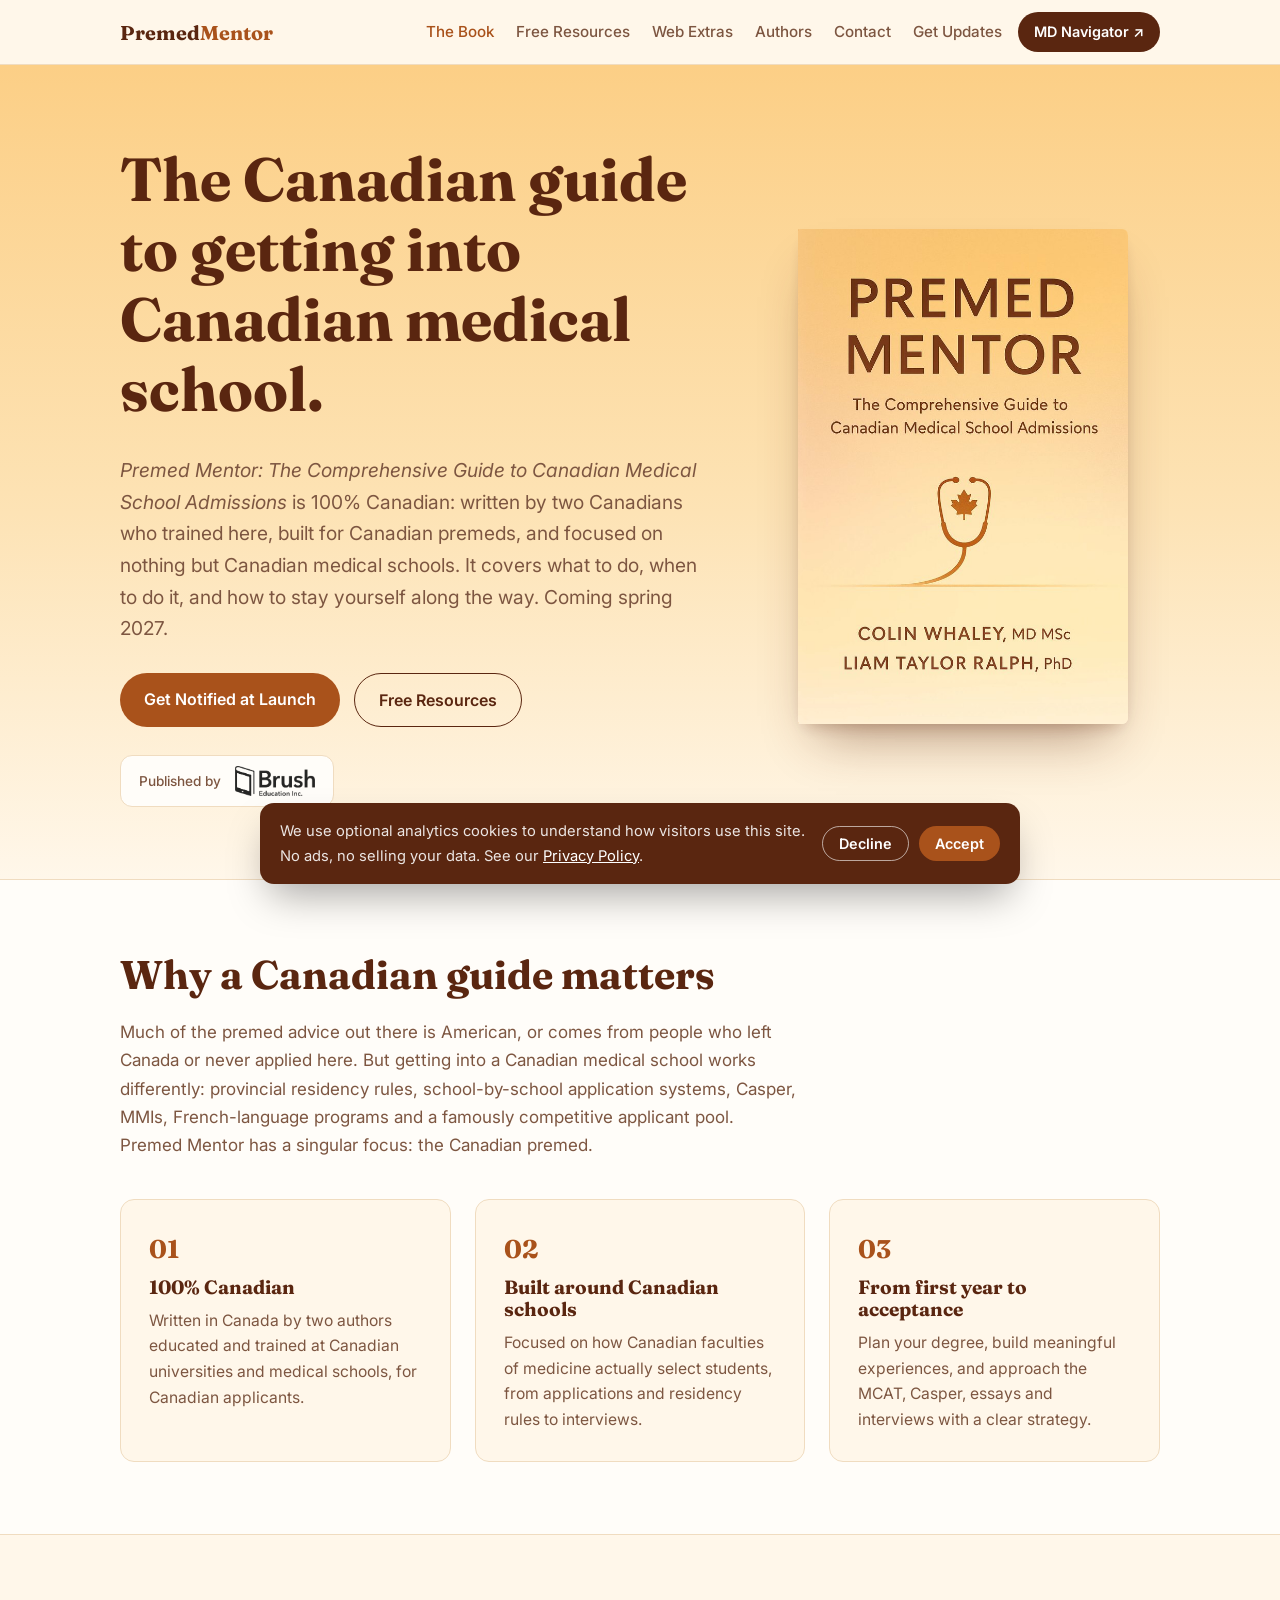
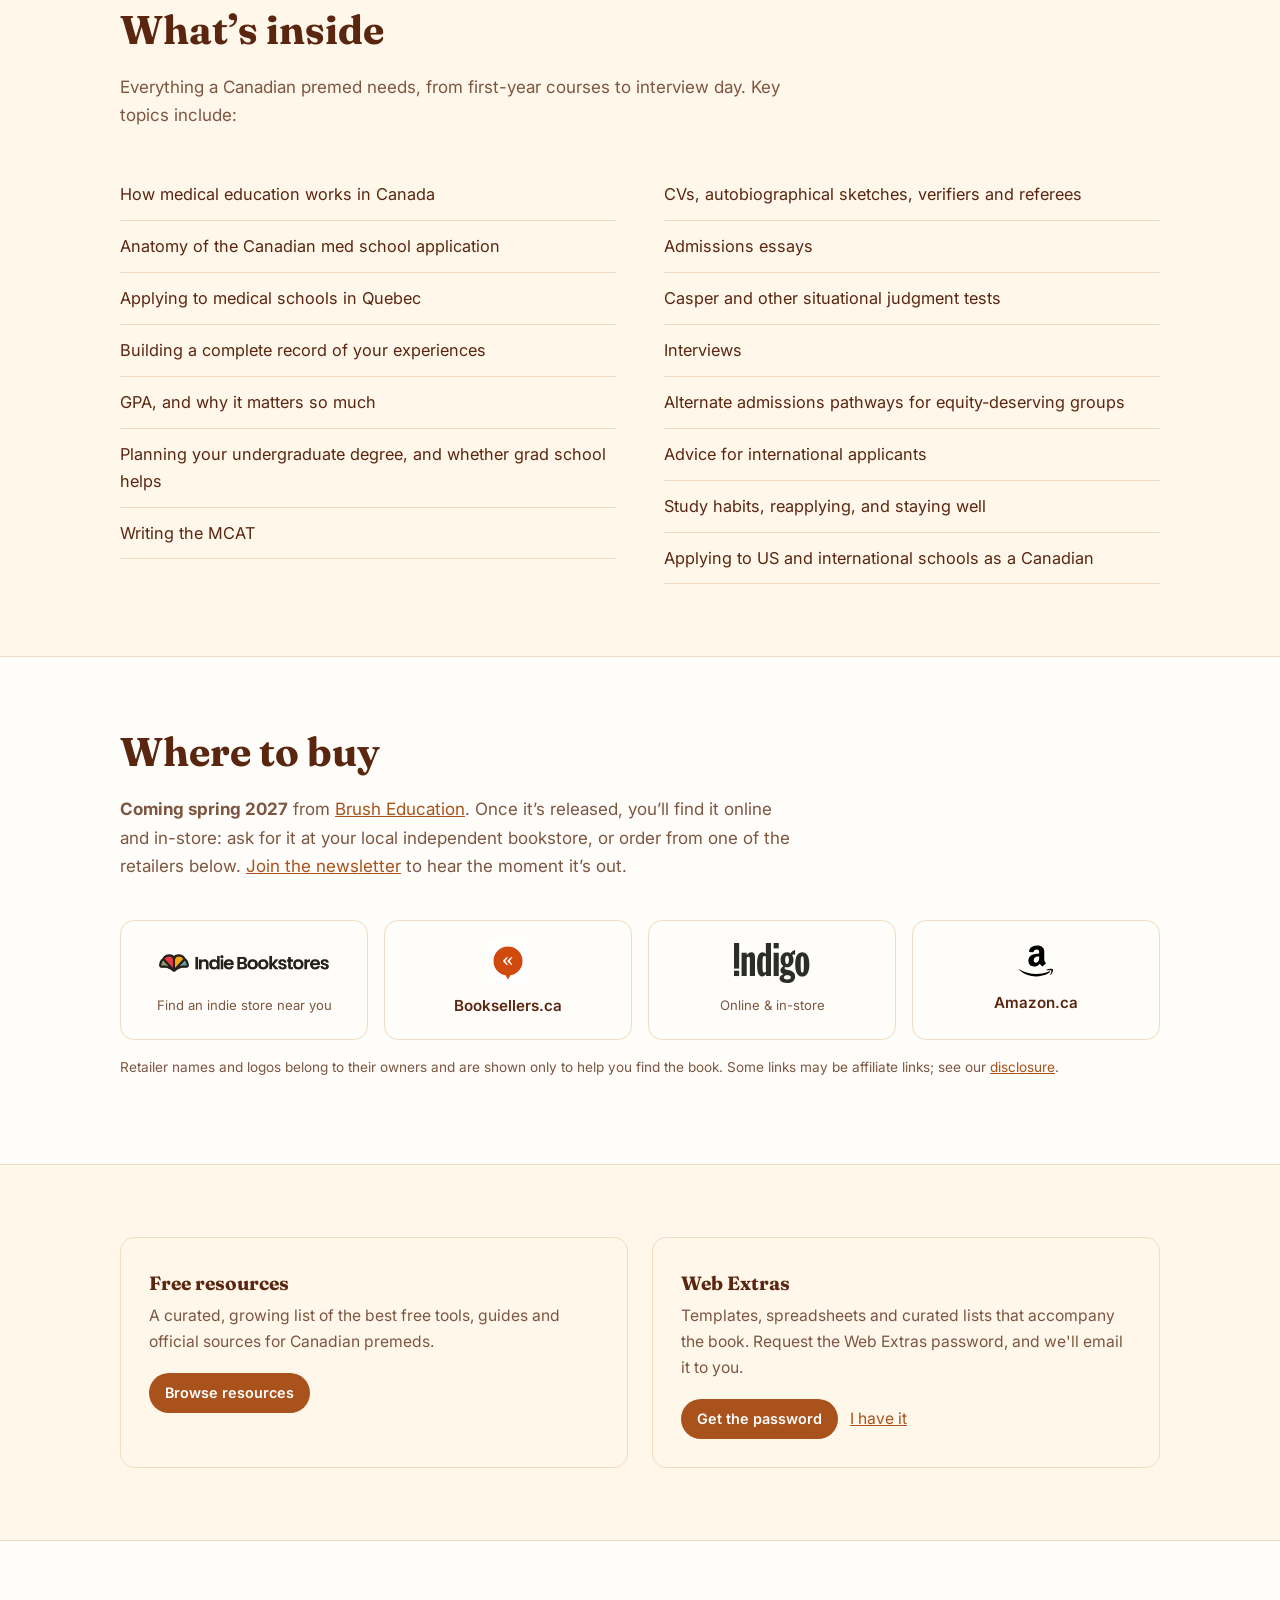
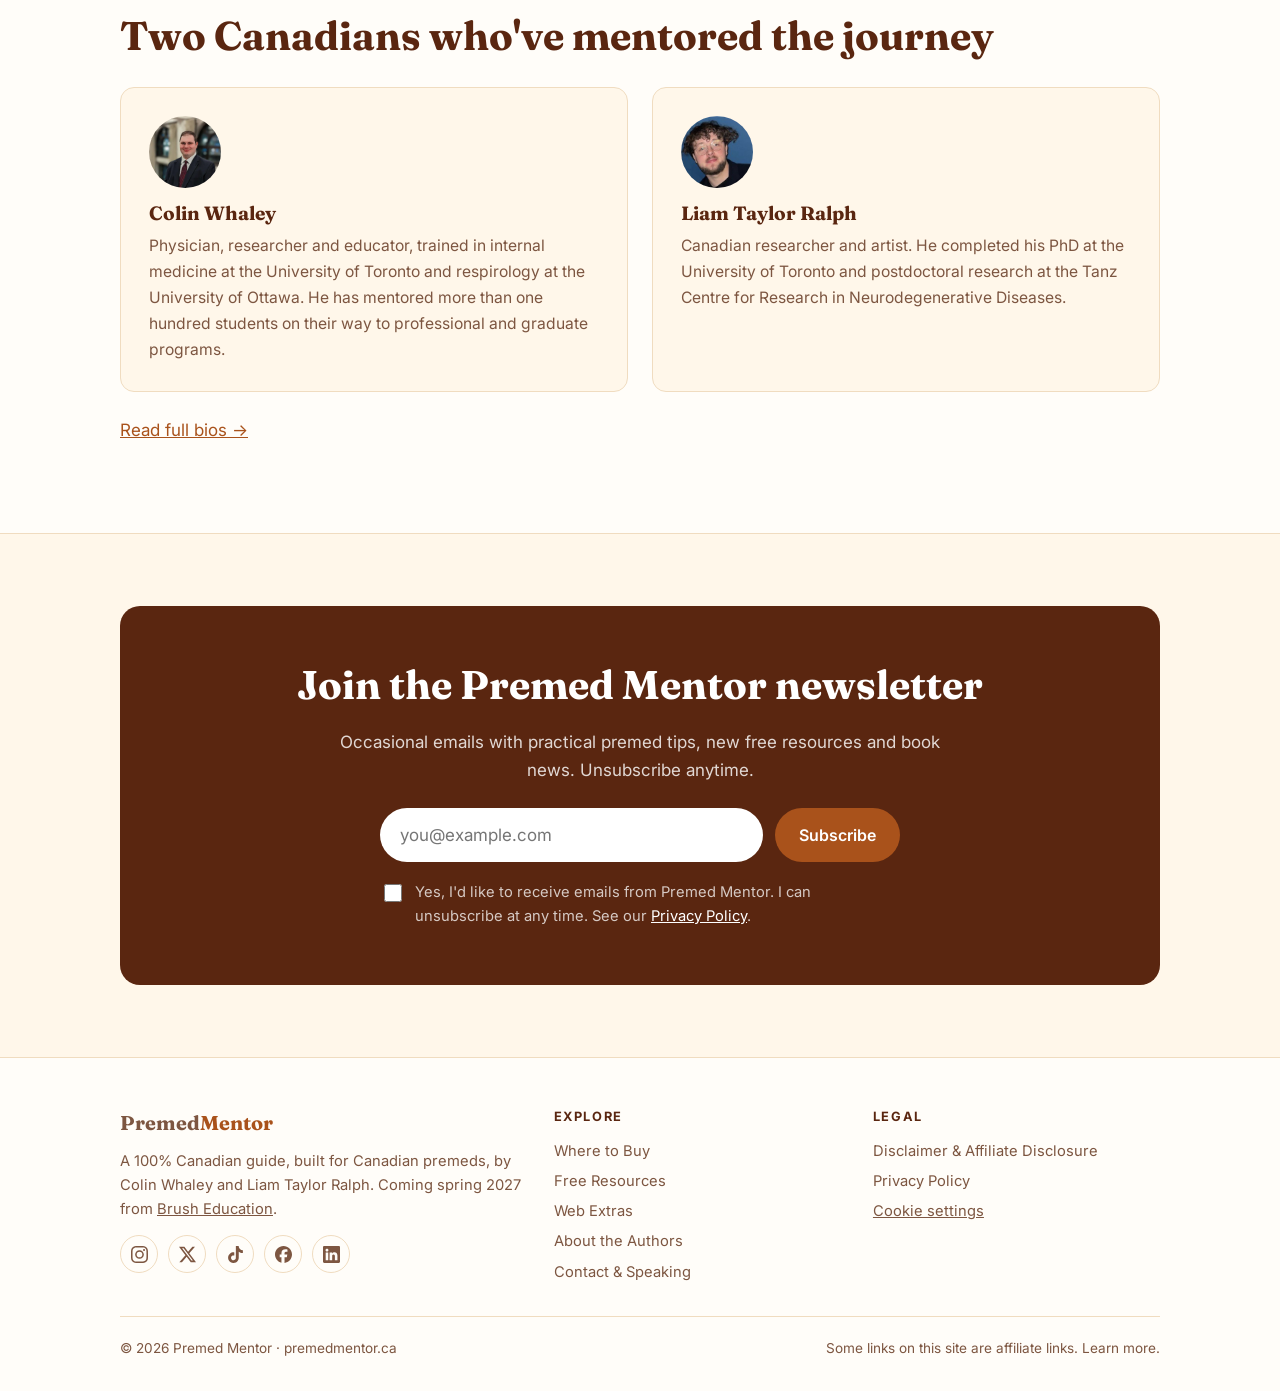
==== index.html @ 41fe213b "Use cover subtitle: Canadian Medical School Admissions" ====
<!doctype html>
<html lang="en-CA">
<head>
<meta charset="utf-8">
<meta name="viewport" content="width=device-width, initial-scale=1">
<title>Premed Mentor — The Comprehensive Guide to Canadian Medical School Admissions</title>
<meta name="description" content="Premed Mentor: The Comprehensive Guide to Canadian Medical School Admissions. A 100% Canadian guide built for Canadian premeds, by Colin Whaley and Liam Taylor Ralph. Coming spring 2027 from Brush Education. Where to buy, free resources and Web Extras.">
<link rel="preconnect" href="https://fonts.googleapis.com">
<link rel="preconnect" href="https://fonts.gstatic.com" crossorigin>
<link href="https://fonts.googleapis.com/css2?family=Fraunces:opsz,wght@9..144,500;9..144,700&family=Inter:wght@400;500;600&display=swap" rel="stylesheet">
<link rel="stylesheet" href="/style.css?v=202610220911">
</head>
<body>
<div id="site-header"></div>

<main>
  <section class="hero">
    <div class="wrap">
      <div>
        <h1>The Canadian guide to getting into Canadian medical school.</h1>
        <p class="lead"><em>Premed Mentor: The Comprehensive Guide to Canadian Medical School Admissions</em> is 100% Canadian: written by two Canadians who trained here, built for Canadian premeds, and focused on nothing but Canadian medical schools. It covers what to do, when to do it, and how to stay yourself along the way. Coming spring 2027.</p>
        <div class="ctas">
          <a class="btn" href="#newsletter">Get Notified at Launch</a>
          <a class="btn ghost" href="/resources">Free Resources</a>
        </div>
        <a class="publisher" href="https://brusheducation.ca/" target="_blank" rel="noopener">
          <span>Published by</span>
          <img src="/logo-brush-education.png" alt="Brush Education Inc.">
        </a>
      </div>
      <div>
        <div class="book-wrap">
          <div class="book">
            <img src="/cover.jpg" alt="Cover of Premed Mentor by Colin Whaley and Liam Taylor Ralph" width="640" height="960">
          </div>
        </div>
      </div>
      </div>
    </div>
  </section>

  <section id="about" class="alt">
    <div class="wrap">
      <h2>Why a Canadian guide matters</h2>
      <p class="section-lead">Much of the premed advice out there is American, or comes from people who left Canada or never applied here. But getting into a Canadian medical school works differently: provincial residency rules, school-by-school application systems, Casper, MMIs, French-language programs and a famously competitive applicant pool. Premed Mentor has a singular focus: the Canadian premed.</p>
      <div class="grid">
        <div class="card">
          <div class="num">01</div>
          <h3>100% Canadian</h3>
          <p>Written in Canada by two authors educated and trained at Canadian universities and medical schools, for Canadian applicants.</p>
        </div>
        <div class="card">
          <div class="num">02</div>
          <h3>Built around Canadian schools</h3>
          <p>Focused on how Canadian faculties of medicine actually select students, from applications and residency rules to interviews.</p>
        </div>
        <div class="card">
          <div class="num">03</div>
          <h3>From first year to acceptance</h3>
          <p>Plan your degree, build meaningful experiences, and approach the MCAT, Casper, essays and interviews with a clear strategy.</p>
        </div>
      </div>
    </div>
  </section>

  <section id="contents">
    <div class="wrap">
      <h2>What&rsquo;s inside</h2>
      <p class="section-lead">Everything a Canadian premed needs, from first-year courses to interview day. Key topics include:</p>
      <ul class="topics">
        <li>How medical education works in Canada</li>
        <li>Anatomy of the Canadian med school application</li>
        <li>Applying to medical schools in Quebec</li>
        <li>Building a complete record of your experiences</li>
        <li>GPA, and why it matters so much</li>
        <li>Planning your undergraduate degree, and whether grad school helps</li>
        <li>Writing the MCAT</li>
        <li>CVs, autobiographical sketches, verifiers and referees</li>
        <li>Admissions essays</li>
        <li>Casper and other situational judgment tests</li>
        <li>Interviews</li>
        <li>Alternate admissions pathways for equity-deserving groups</li>
        <li>Advice for international applicants</li>
        <li>Study habits, reapplying, and staying well</li>
        <li>Applying to US and international schools as a Canadian</li>
      </ul>
    </div>
  </section>

  <section id="buy" class="alt">
    <div class="wrap">
      <h2>Where to buy</h2>
      <p class="section-lead"><strong>Coming spring 2027</strong> from <a href="https://brusheducation.ca/" target="_blank" rel="noopener">Brush Education</a>. Once it&rsquo;s released, you&rsquo;ll find it online and in-store: ask for it at your local independent bookstore, or order from one of the retailers below. <a href="#newsletter">Join the newsletter</a> to hear the moment it&rsquo;s out.</p>
      <!-- TODO: swap each href for the book's direct product page once available -->
      <div class="stores">
        <a class="store" href="https://www.indiebookstores.ca/" target="_blank" rel="noopener">
          <img src="/logo-indiebookstores.png" alt="Indie Bookstores">
          <small>Find an indie store near you</small>
        </a>
        <a class="store" href="https://www.booksellers.ca/" target="_blank" rel="noopener">
          <img src="/logo-booksellers.png" alt="">
          <span>Booksellers.ca</span>
        </a>
        <a class="store" href="https://www.indigo.ca/" target="_blank" rel="noopener">
          <img src="/logo-indigo.svg" alt="Indigo">
          <small>Online &amp; in-store</small>
        </a>
        <a class="store" href="https://www.amazon.ca/" target="_blank" rel="noopener">
          <img src="/logo-amazon.svg" alt="" style="height:34px">
          <span>Amazon.ca</span>
        </a>
      </div>
      <p class="note-small">Retailer names and logos belong to their owners and are shown only to help you find the book. Some links may be affiliate links; see our <a href="/disclosures#affiliate">disclosure</a>.</p>
    </div>
  </section>

  <section>
    <div class="wrap">
      <div class="grid two">
        <div class="card">
          <h3>Free resources</h3>
          <p>A curated, growing list of the best free tools, guides and official sources for Canadian premeds.</p>
          <p style="margin-top:18px"><a class="btn small" href="/resources">Browse resources</a></p>
        </div>
        <div class="card">
          <h3>Web Extras</h3>
          <p>Templates, spreadsheets and curated lists that accompany the book. Request the Web Extras password, and we'll email it to you.</p>
          <p style="margin-top:18px"><a class="btn small" href="/access">Get the password</a> &nbsp; <a href="/extras">I have it</a></p>
        </div>
      </div>
    </div>
  </section>

  <section class="alt">
    <div class="wrap">
      <h2>Two Canadians who've mentored the journey</h2>
      <div class="grid two" style="margin-top:28px">
        <div class="card">
          <img class="avatar small" src="/photo-colin.jpg" alt="Colin Whaley" width="72" height="72">
          <h3>Colin Whaley</h3>
          <p>Physician, researcher and educator, trained in internal medicine at the University of Toronto and respirology at the University of Ottawa. He has mentored more than one hundred students on their way to professional and graduate programs.</p>
        </div>
        <div class="card">
          <img class="avatar small" src="/photo-liam.jpg" alt="Liam Taylor Ralph" width="72" height="72">
          <h3>Liam Taylor Ralph</h3>
          <p>Canadian researcher and artist. He completed his PhD at the University of Toronto and postdoctoral research at the Tanz Centre for Research in Neurodegenerative Diseases.</p>
        </div>
      </div>
      <p style="margin-top:24px"><a href="/about">Read full bios &rarr;</a></p>
    </div>
  </section>

  <section id="newsletter">
    <div class="wrap">
      <div class="signup">
        <h2>Join the Premed Mentor newsletter</h2>
        <p>Occasional emails with practical premed tips, new free resources and book news. Unsubscribe anytime.</p>
        <form class="form" data-form="newsletter" data-success="Almost done! Check your inbox to confirm your subscription.">
          <div class="inline">
            <input type="email" name="email" placeholder="you@example.com" aria-label="Email address" required>
            <button class="btn" type="submit">Subscribe</button>
          </div>
          <div class="hp" aria-hidden="true"><label>Website <input type="text" name="website" tabindex="-1" autocomplete="off"></label></div>
          <div class="check">
            <input type="checkbox" id="nl-consent" name="newsletter" required>
            <label for="nl-consent">Yes, I'd like to receive emails from Premed Mentor. I can unsubscribe at any time. See our <a href="/privacy">Privacy Policy</a>.</label>
          </div>
          <div class="status" role="status" aria-live="polite"></div>
        </form>
      </div>
    </div>
  </section>
</main>

<div id="site-footer"></div>
<script src="/site.js?v=202610220911"></script>
</body>
</html>
---- style.css ----
/* Premed Mentor — shared styles */
:root {
  --ink: #5a2610;
  --ink-soft: #7d5641;
  --paper: #fff7ea;
  --card: #fffdf9;
  --accent: #a9521b;
  --accent-dark: #833d10;
  --line: #f0dcc0;
  --ok: #2f7d4f;
  --max: 1080px;
}
* { box-sizing: border-box; }
html { scroll-behavior: smooth; }
body {
  margin: 0;
  font-family: Inter, system-ui, -apple-system, sans-serif;
  color: var(--ink);
  background: var(--paper);
  line-height: 1.65;
  font-size: 17px;
}
h1, h2, h3 { font-family: Fraunces, Georgia, serif; line-height: 1.15; margin: 0 0 .5em; }
a { color: var(--accent); }
img { max-width: 100%; }
.wrap { max-width: var(--max); margin: 0 auto; padding: 0 20px; }
.narrow { max-width: 760px; }

/* Header */
header.nav { position: sticky; top: 0; background: rgba(255,247,234,.94); backdrop-filter: blur(8px); border-bottom: 1px solid var(--line); z-index: 20; }
header.nav .wrap { display: flex; align-items: center; justify-content: space-between; height: 64px; gap: 16px; }
.brand { font-family: Fraunces, serif; font-weight: 700; font-size: 1.25rem; color: var(--ink); text-decoration: none; white-space: nowrap; }
.brand span { color: var(--accent); }
nav.links { display: flex; align-items: center; gap: 22px; margin-left: auto; }
nav.links a { color: var(--ink-soft); text-decoration: none; font-weight: 500; font-size: .95rem; }
nav.links a:hover, nav.links a[aria-current="page"] { color: var(--accent); }
.nav-callout.btn { background: var(--ink); color: #fff; white-space: nowrap; flex: none; }
.nav-callout.btn:hover { background: #3f1909; }
.sr-only { position: absolute; width: 1px; height: 1px; overflow: hidden; clip: rect(0 0 0 0); white-space: nowrap; }
.menu-btn { display: none; background: none; border: 1px solid var(--line); border-radius: 8px; padding: 6px 8px; font: inherit; color: var(--ink); cursor: pointer; line-height: 0; }

/* Buttons */
.btn { display: inline-block; background: var(--accent); color: #fff; padding: 13px 24px; border-radius: 999px; text-decoration: none; font-weight: 600; transition: background .2s; border: 0; cursor: pointer; font-size: 1rem; font-family: inherit; }
.btn:hover { background: var(--accent-dark); }
.btn:disabled { opacity: .6; cursor: wait; }
.btn.ghost { background: transparent; color: var(--ink); border: 1.5px solid var(--ink); }
.btn.ghost:hover { background: var(--ink); color: #fff; }
.btn.small { padding: 8px 16px; font-size: .9rem; }

/* Hero */
.hero { padding: 80px 0 72px; background: linear-gradient(180deg, #fccf86 0%, #fde3b5 55%, var(--paper) 100%); }
.hero .wrap { display: grid; grid-template-columns: 1.2fr .8fr; gap: 56px; align-items: center; }
.eyebrow { text-transform: uppercase; letter-spacing: .14em; font-size: .8rem; font-weight: 600; color: var(--accent); margin-bottom: 14px; }
.hero h1 { font-size: clamp(2.4rem, 5vw, 3.8rem); }
.lead { font-size: 1.2rem; color: var(--ink-soft); max-width: 34em; }
.pill { display: inline-block; margin-left: 10px; padding: 3px 10px; border-radius: 999px; background: var(--accent); color: #fff; letter-spacing: .08em; font-size: .72rem; vertical-align: 1px; }
.publisher { display: inline-flex; align-items: center; gap: 14px; margin-top: 28px; padding: 10px 18px; border: 1px solid var(--line); border-radius: 12px; background: var(--card); text-decoration: none; color: var(--ink-soft); font-size: .85rem; font-weight: 500; transition: border-color .15s; }
.publisher:hover { border-color: var(--accent); }
.publisher img { height: 30px; width: auto; filter: brightness(0); opacity: .85; }
.ctas { display: flex; gap: 14px; flex-wrap: wrap; margin-top: 28px; }
.page-head { padding: 64px 0 24px; }
.page-head h1 { font-size: clamp(2.1rem, 4.5vw, 3.2rem); }

/* Book cover with 3D turn on hover */
.book-wrap { perspective: 1400px; display: flex; justify-content: center; }
.book { position: relative; width: 100%; max-width: 330px; transform-style: preserve-3d; transform: rotateY(0deg); transition: transform .7s cubic-bezier(.2,.7,.2,1); }
.book img { display: block; width: 100%; height: auto; border-radius: 2px 6px 6px 2px; box-shadow: 0 30px 50px -20px rgba(90,38,16,.45), 0 8px 16px -8px rgba(90,38,16,.3); }
.book::before { content: ""; position: absolute; top: 0; bottom: 0; left: 0; width: 26px; transform-origin: left center; transform: rotateY(90deg); background: linear-gradient(90deg, #d68d3f, #f4bd6c 60%, #e5a253); border-radius: 2px 0 0 2px; }
.book::after { content: ""; position: absolute; top: 4px; bottom: 4px; right: 0; width: 24px; transform-origin: right center; transform: rotateY(-90deg); background: repeating-linear-gradient(90deg, #fffaf0 0 2px, #ecdcc4 2px 3px); }
.book-wrap:hover .book, .book:focus-within { transform: rotateY(-24deg); }
@media (prefers-reduced-motion: reduce) { .book { transition: none; } .book-wrap:hover .book { transform: none; } }

/* Sections */
section { padding: 72px 0; }
section.alt { background: var(--card); border-top: 1px solid var(--line); border-bottom: 1px solid var(--line); }
section h2 { font-size: clamp(1.8rem, 3.5vw, 2.5rem); }
.section-lead { color: var(--ink-soft); max-width: 40em; margin-bottom: 40px; }

.grid { display: grid; grid-template-columns: repeat(3, 1fr); gap: 24px; }
.grid.two { grid-template-columns: repeat(2, 1fr); }
.card { background: var(--paper); border: 1px solid var(--line); border-radius: 14px; padding: 28px; }
.card .num { font-family: Fraunces, serif; color: var(--accent); font-size: 1.6rem; font-weight: 700; }
.card h3 { font-size: 1.2rem; margin-top: 6px; }
.card p { margin: 0; color: var(--ink-soft); font-size: .98rem; }

/* Key topics */
.topics { columns: 2; column-gap: 48px; margin: 0; padding: 0; list-style: none; }
.topics li { break-inside: avoid; padding: 12px 0; border-bottom: 1px solid var(--line); font-size: 1.02rem; }
@media (max-width: 860px) { .topics { columns: 1; } }

/* Store buttons */
.stores { display: grid; grid-template-columns: repeat(4, 1fr); gap: 16px; }
.store { display: flex; flex-direction: column; align-items: center; justify-content: center; gap: 12px; min-height: 120px; padding: 20px; background: var(--card); border: 1px solid var(--line); border-radius: 14px; text-decoration: none; color: var(--ink); font-weight: 600; font-size: .95rem; transition: transform .15s, box-shadow .15s, border-color .15s; }
.store:hover { transform: translateY(-2px); box-shadow: 0 12px 24px -12px rgba(90,38,16,.25); border-color: var(--accent); }
.store img { height: 40px; width: auto; max-width: 170px; object-fit: contain; }
.store small { color: var(--ink-soft); font-weight: 400; font-size: .82rem; }
.note-small { color: var(--ink-soft); font-size: .85rem; margin-top: 16px; }

/* Authors */
.author-card { display: grid; grid-template-columns: 120px 1fr; gap: 28px; align-items: start; }
.avatar { width: 120px; height: 120px; border-radius: 50%; background: var(--line); display: grid; place-items: center; font-family: Fraunces, serif; font-size: 2.2rem; color: var(--ink-soft); }
img.avatar { object-fit: cover; display: block; }
.avatar.small { width: 72px; height: 72px; margin-bottom: 14px; }
.author-card h3 { font-size: 1.5rem; margin-bottom: .2em; }
.author-card .role { color: var(--accent); font-weight: 600; font-size: .9rem; margin-bottom: 12px; }
.author-card p { color: var(--ink-soft); margin: 0 0 12px; }
.chips { display: flex; flex-wrap: wrap; gap: 10px; margin-top: 14px; }
.chip { display: inline-flex; align-items: center; gap: 8px; padding: 7px 14px; border-radius: 999px; border: 1px solid var(--line); background: var(--card); color: var(--ink); text-decoration: none; font-size: .9rem; font-weight: 500; cursor: pointer; font-family: inherit; }
.chip:hover, .chip[aria-pressed="true"] { border-color: var(--accent); color: var(--accent); }
.chip svg { width: 16px; height: 16px; fill: currentColor; }

/* Forms */
.caveat { background: #fff6e0; border: 1px solid #f1dca6; border-radius: 10px; padding: 14px 16px; font-size: .92rem; color: #5c4300; }
.form { display: grid; gap: 18px; }
.form .row { display: grid; grid-template-columns: 1fr 1fr; gap: 18px; }
.form label { display: block; font-weight: 600; font-size: .92rem; margin-bottom: 6px; }
.form .opt { color: var(--ink-soft); font-weight: 400; }
.form input[type=text], .form input[type=email], .form input[type=password], .form select, .form textarea {
  width: 100%; padding: 12px 14px; border: 1px solid #e3c9a6; border-radius: 10px; font: inherit; background: #fff; color: var(--ink);
}
.form textarea { min-height: 160px; resize: vertical; }
.form input:focus, .form select:focus, .form textarea:focus { outline: 2px solid var(--accent); outline-offset: 1px; border-color: transparent; }
.check { display: flex; gap: 10px; align-items: flex-start; font-size: .92rem; color: var(--ink-soft); }
.check input { margin-top: 4px; width: 18px; height: 18px; flex: none; }
.check label { font-weight: 400; margin: 0; }
.hp { position: absolute; left: -9999px; width: 1px; height: 1px; overflow: hidden; }
.status { padding: 14px 16px; border-radius: 10px; font-size: .95rem; display: none; }
.status.show { display: block; }
.status.ok { background: #e8f4ec; color: var(--ok); }
.status.err { background: #fbeaec; color: var(--accent-dark); }
.form-card { background: var(--card); border: 1px solid var(--line); border-radius: 18px; padding: 36px; }

/* Signup band */
.signup { background: var(--ink); color: #fff; border-radius: 20px; padding: 56px; text-align: center; }
.signup h2 { color: #fff; }
.signup p { color: rgba(255,255,255,.82); max-width: 36em; margin: 0 auto 24px; }
.signup .form { max-width: 520px; margin: 0 auto; text-align: left; }
.signup .inline { display: flex; gap: 12px; flex-wrap: wrap; }
.signup .inline input { flex: 1 1 220px; border: 0; border-radius: 999px; padding: 13px 20px; }
.signup .check { color: rgba(255,255,255,.75); }
.signup .check a { color: #fff; }

/* Resources */
.filters { display: flex; flex-wrap: wrap; gap: 10px; margin-bottom: 28px; }
.res-list { display: grid; grid-template-columns: repeat(2, 1fr); gap: 20px; }
.res { background: var(--card); border: 1px solid var(--line); border-radius: 14px; padding: 24px; display: flex; flex-direction: column; gap: 8px; }
.res .meta { display: flex; gap: 8px; flex-wrap: wrap; align-items: center; }
.tag { font-size: .85rem; color: var(--ink-soft); }
.tag + .tag::before { content: "\00b7"; margin-right: 8px; }
.tag.aff { color: #8a5a00; }
.res h3 { font-size: 1.15rem; margin: 4px 0 0; }
.res h3 a { color: var(--ink); text-decoration: none; }
.res h3 a:hover { color: var(--accent); }
.res p { margin: 0; color: var(--ink-soft); font-size: .96rem; }
.res .go { margin-top: auto; padding-top: 8px; font-weight: 600; font-size: .92rem; }
.disclosure-box { border-top: 1px solid var(--line); padding-top: 20px; font-size: .9rem; color: var(--ink-soft); }

/* Prose pages */
.prose h2 { font-size: 1.6rem; margin-top: 2em; }
.prose h3 { font-size: 1.2rem; margin-top: 1.6em; }
.prose p, .prose li { color: #2b3550; }
.prose .updated { color: var(--ink-soft); font-size: .9rem; }

/* Footer */
footer.site { padding: 48px 0 32px; color: var(--ink-soft); font-size: .92rem; border-top: 1px solid var(--line); background: var(--card); }
footer.site .cols { display: grid; grid-template-columns: 1.4fr 1fr 1fr; gap: 32px; }
footer.site h4 { font-family: Inter, sans-serif; font-size: .8rem; text-transform: uppercase; letter-spacing: .12em; color: var(--ink); margin: 0 0 12px; }
footer.site ul { list-style: none; padding: 0; margin: 0; display: grid; gap: 6px; }
footer.site a { color: var(--ink-soft); text-decoration: none; }
footer.site a:hover { color: var(--accent); }
footer.site .social { display: flex; gap: 10px; margin-top: 14px; }
footer.site .social a { width: 38px; height: 38px; border-radius: 50%; border: 1px solid var(--line); display: grid; place-items: center; }
footer.site .social svg { width: 17px; height: 17px; fill: currentColor; }
footer.site .legal { margin-top: 32px; padding-top: 20px; border-top: 1px solid var(--line); display: flex; justify-content: space-between; flex-wrap: wrap; gap: 12px; font-size: .85rem; }
.linkish { background: none; border: 0; padding: 0; font: inherit; color: var(--ink-soft); cursor: pointer; text-decoration: underline; }

/* Cookie banner */
.cookie { position: fixed; left: 16px; right: 16px; bottom: 16px; max-width: 760px; margin: 0 auto; background: var(--ink); color: #fff; border-radius: 14px; padding: 16px 20px; display: none; gap: 16px; align-items: center; justify-content: space-between; z-index: 50; box-shadow: 0 20px 40px -10px rgba(0,0,0,.35); font-size: .92rem; }
.cookie.show { display: flex; }
.cookie p { margin: 0; color: rgba(255,255,255,.88); }
.cookie a { color: #fff; }
.cookie .actions { display: flex; gap: 10px; flex: none; }
.cookie .btn.ghost { color: #fff; border-color: rgba(255,255,255,.6); }

@media (max-width: 860px) {
  .hero .wrap, .grid, .grid.two, .res-list, footer.site .cols { grid-template-columns: 1fr; }
  .stores { grid-template-columns: repeat(2, 1fr); }
  .hero { padding: 48px 0; }
  .menu-btn { display: inline-block; }
  .nav-callout { margin-left: auto; padding: 7px 12px; font-size: .85rem; }
  header.nav .wrap { gap: 10px; }
  .brand { font-size: 1.1rem; }
  nav.links { display: none; position: absolute; top: 64px; left: 0; right: 0; background: var(--paper); border-bottom: 1px solid var(--line); flex-direction: column; align-items: flex-start; padding: 16px 20px; gap: 14px; }
  nav.links.open { display: flex; }
  .author-card { grid-template-columns: 1fr; }
  .signup, .form-card { padding: 32px 20px; }
  .form .row { grid-template-columns: 1fr; }
  .cookie { flex-direction: column; align-items: stretch; }
}
@media (max-width: 420px) { .stores { grid-template-columns: 1fr; } }
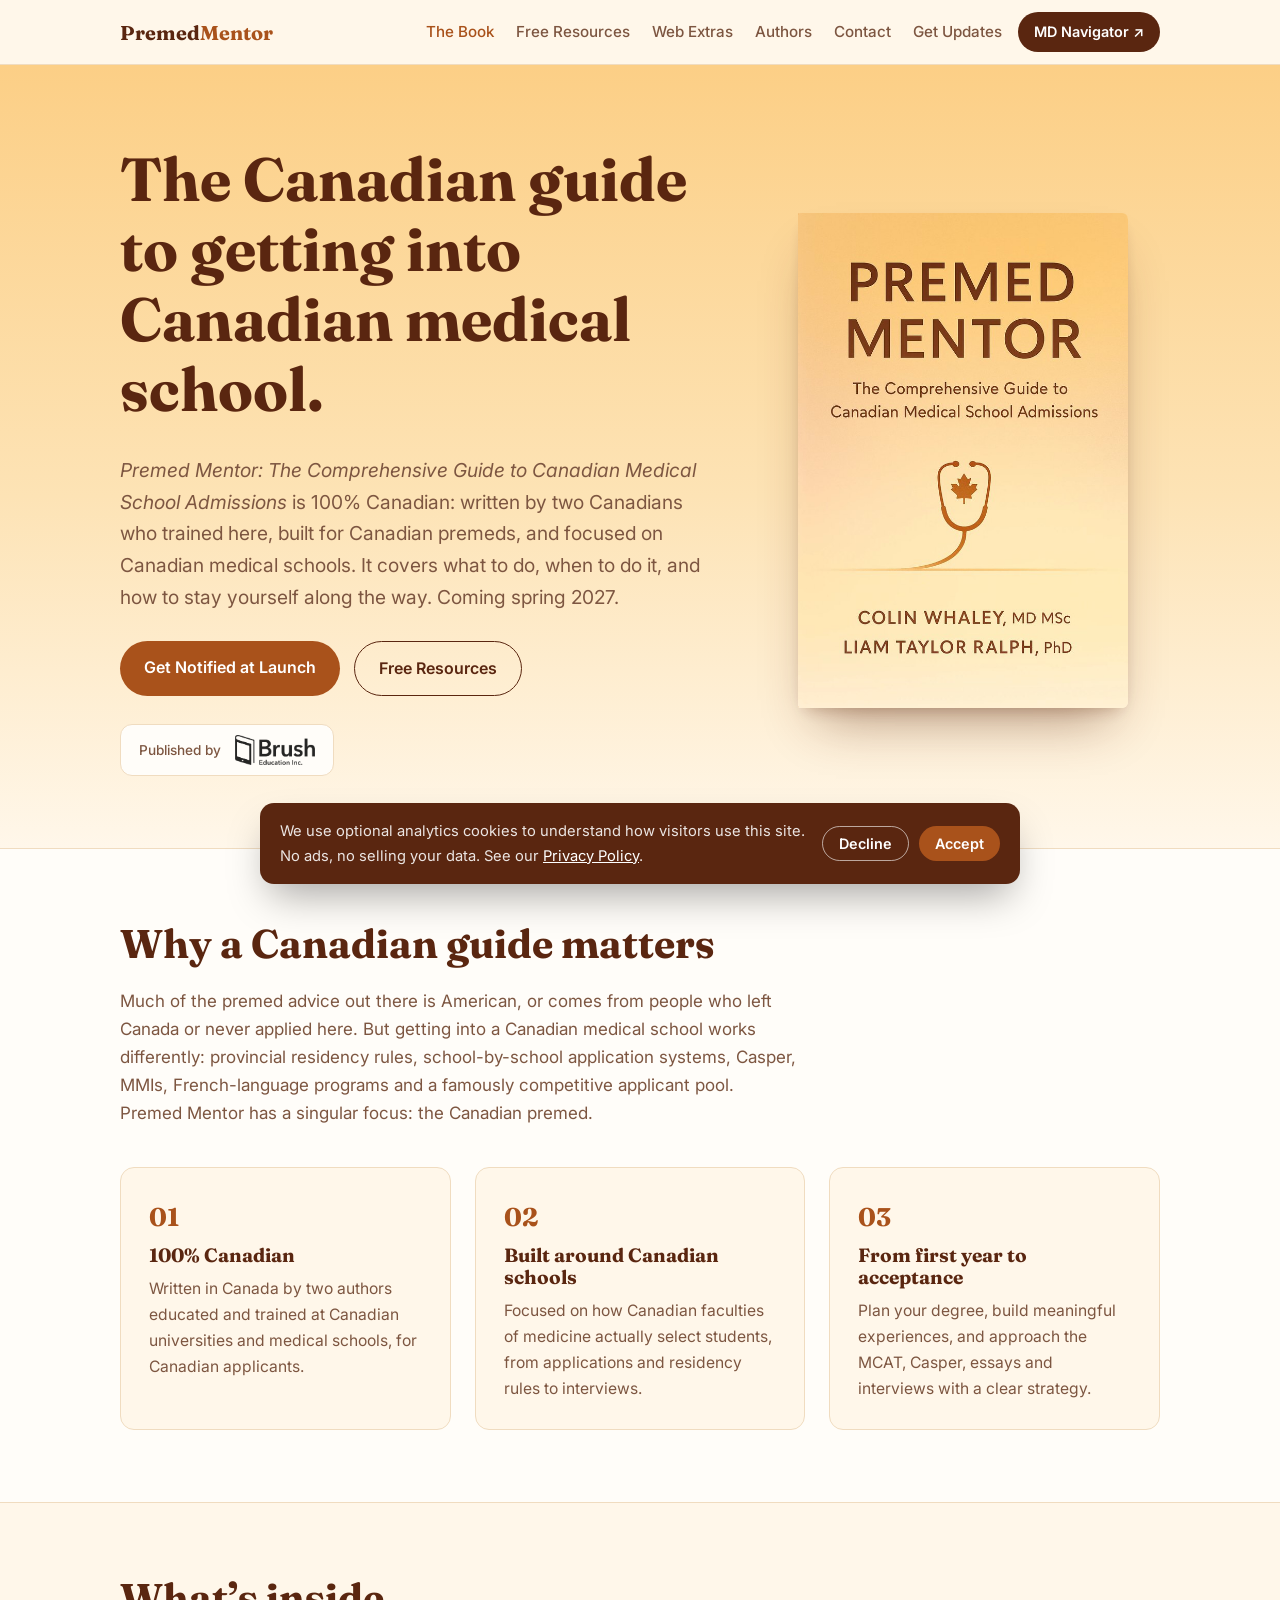
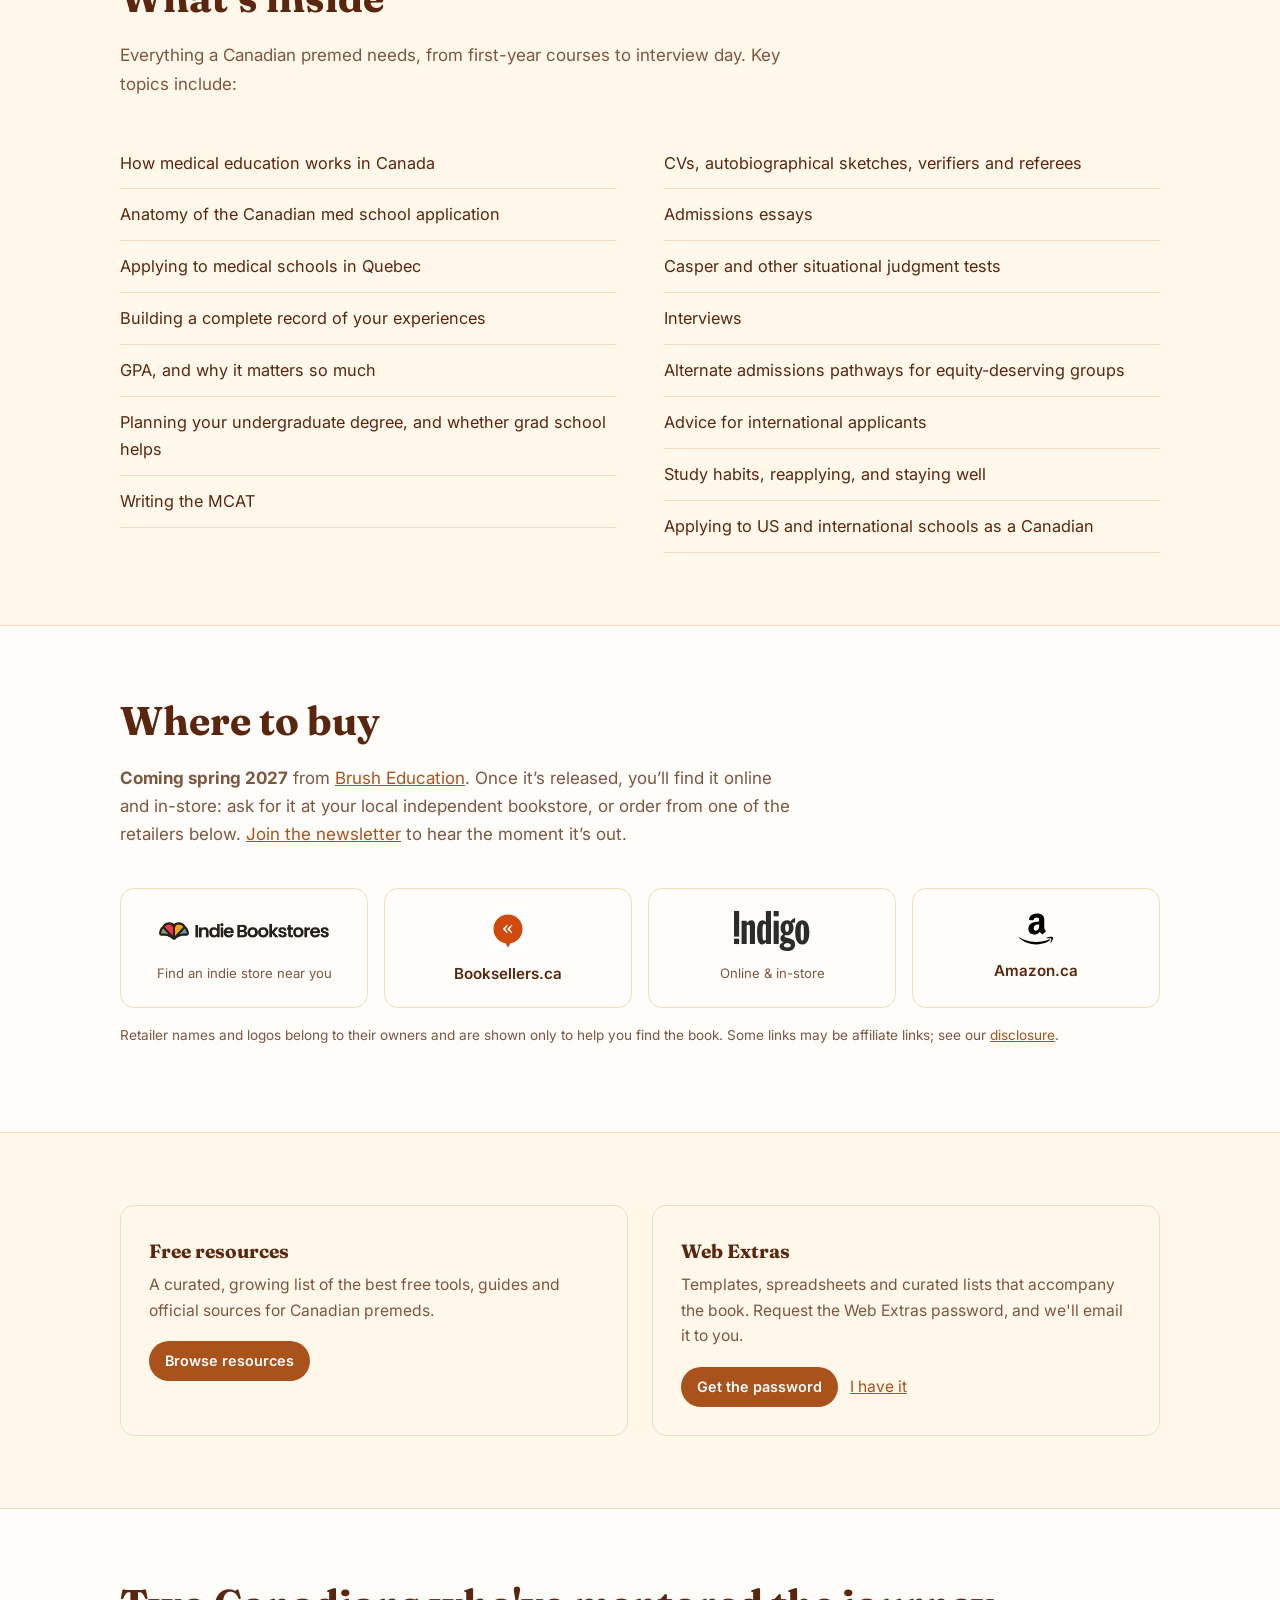
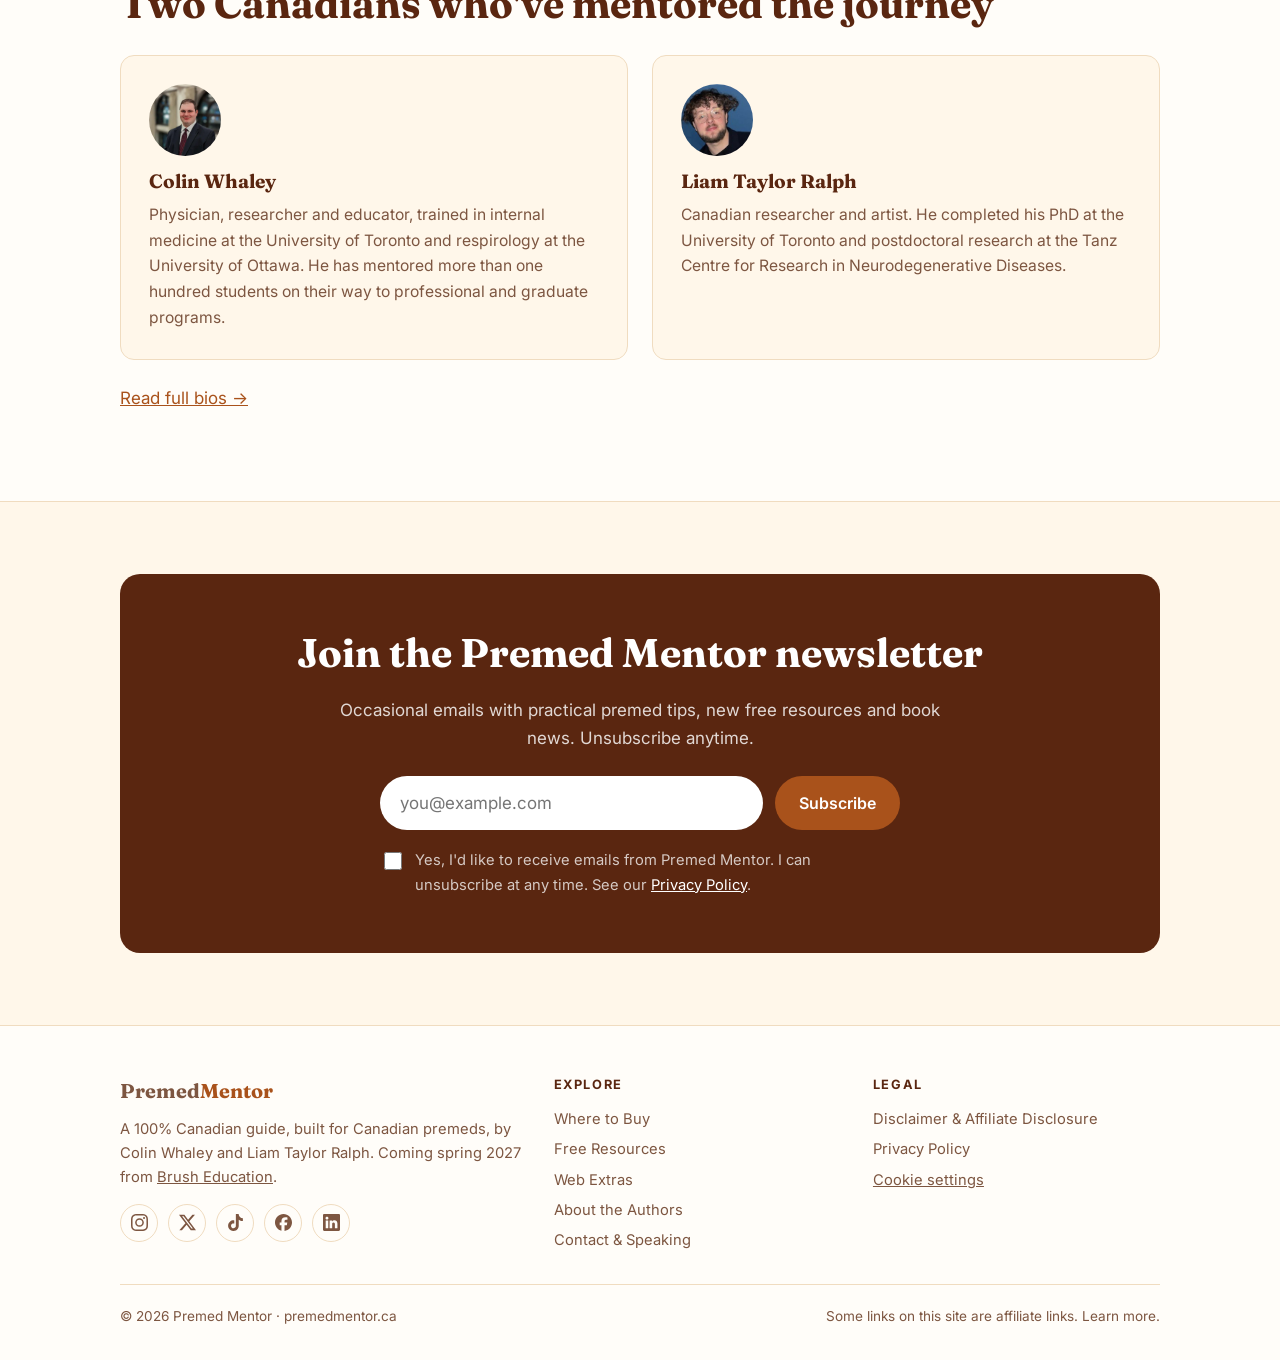
==== commit deaa1985: "Tighten hero copy" ====
--- a/index.html
+++ b/index.html
@@ -18,7 +18,7 @@
     <div class="wrap">
       <div>
         <h1>The Canadian guide to getting into Canadian medical school.</h1>
-        <p class="lead"><em>Premed Mentor: The Comprehensive Guide to Canadian Medical School Admissions</em> is 100% Canadian: written by two Canadians who trained here, built for Canadian premeds, and focused on nothing but Canadian medical schools. It covers what to do, when to do it, and how to stay yourself along the way. Coming spring 2027.</p>
+        <p class="lead"><em>Premed Mentor: The Comprehensive Guide to Canadian Medical School Admissions</em> is 100% Canadian: written by two Canadians who trained here, built for Canadian premeds, and focused on Canadian medical schools. It covers what to do, when to do it, and how to stay yourself along the way. Coming spring 2027.</p>
         <div class="ctas">
           <a class="btn" href="#newsletter">Get Notified at Launch</a>
           <a class="btn ghost" href="/resources">Free Resources</a>
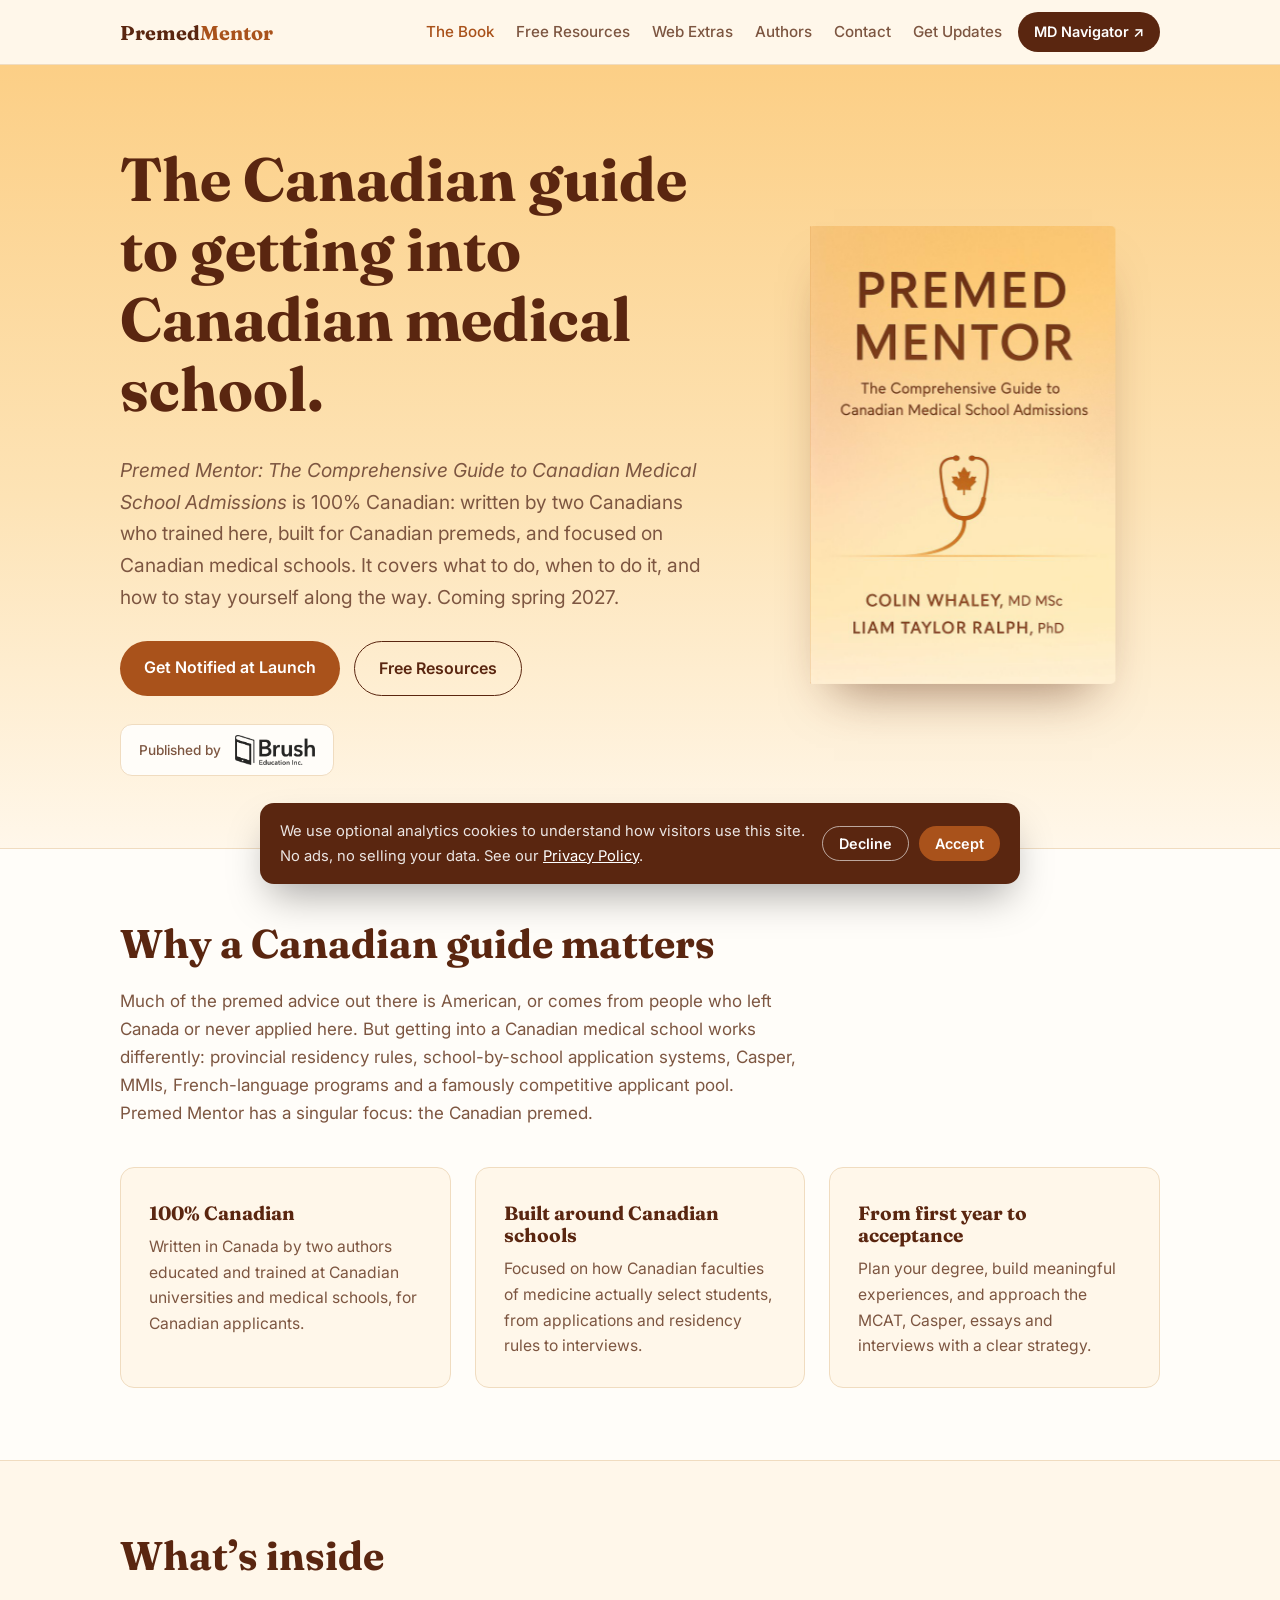
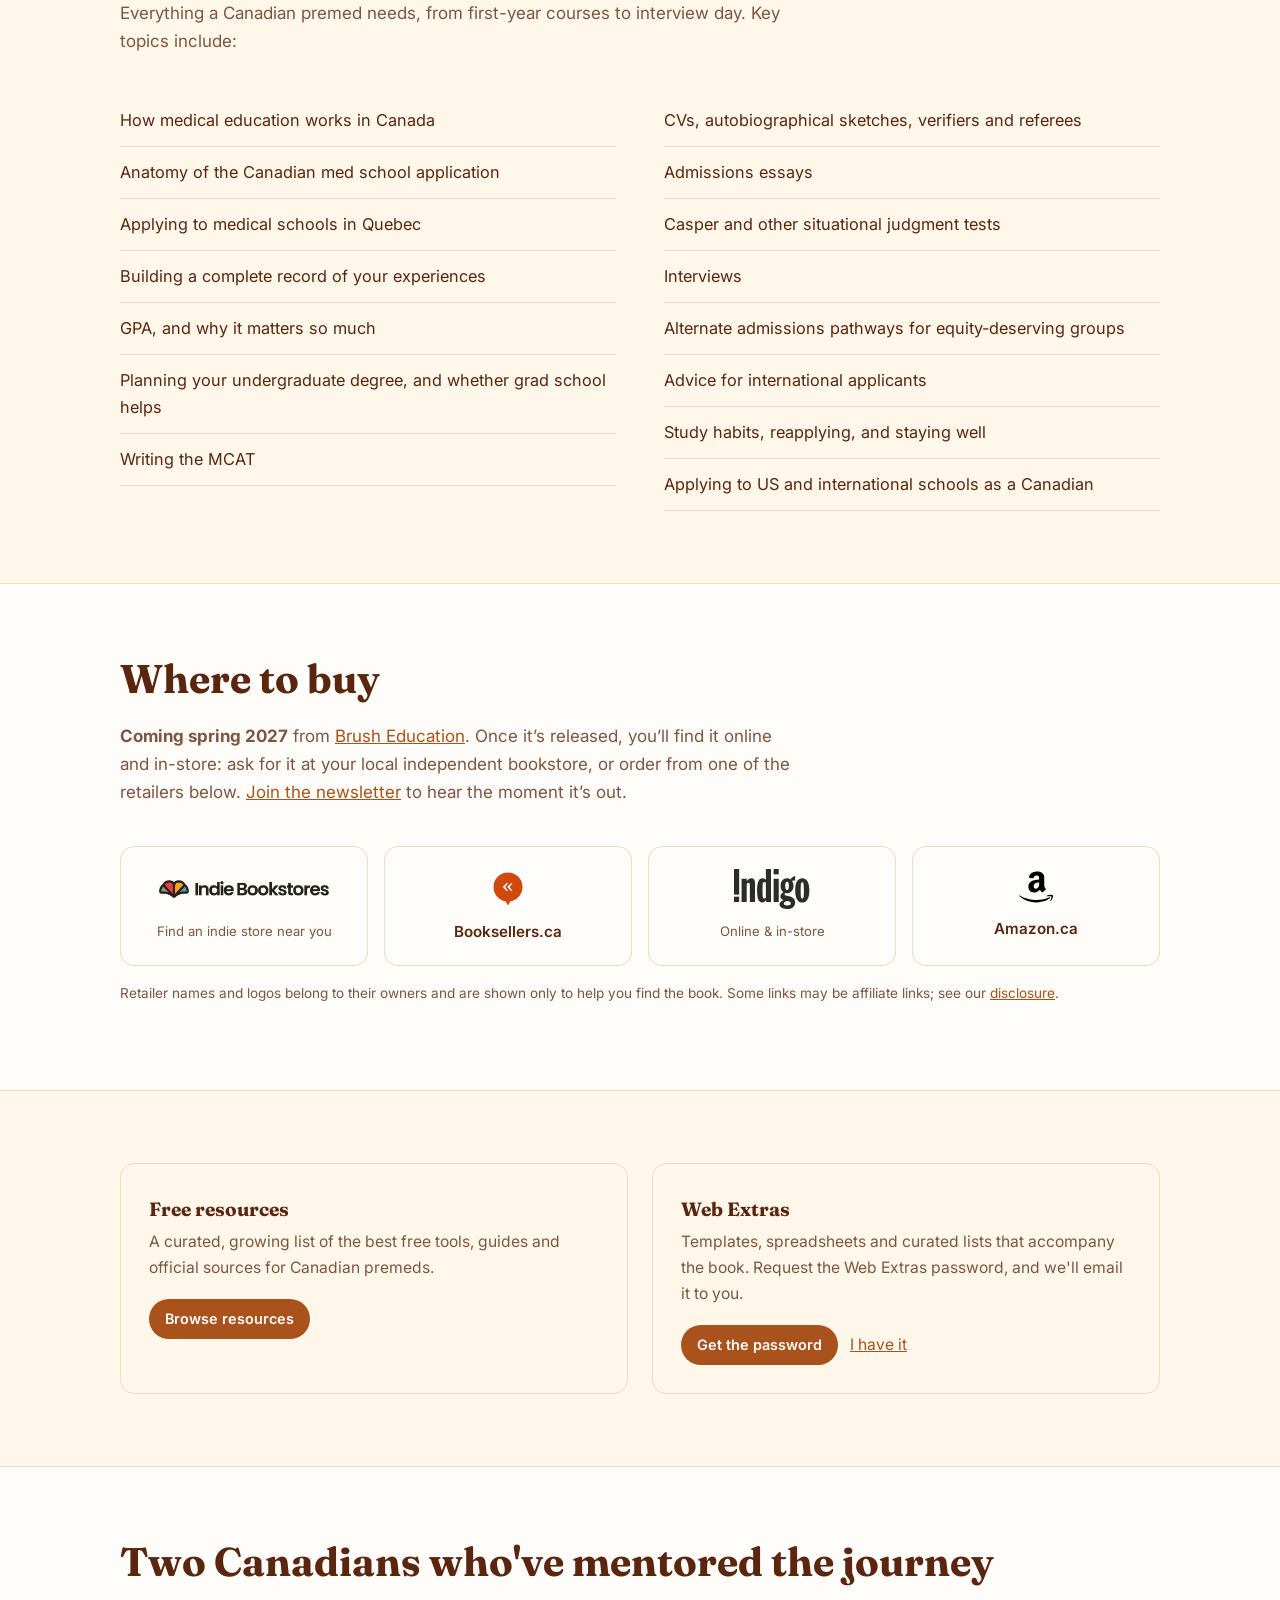
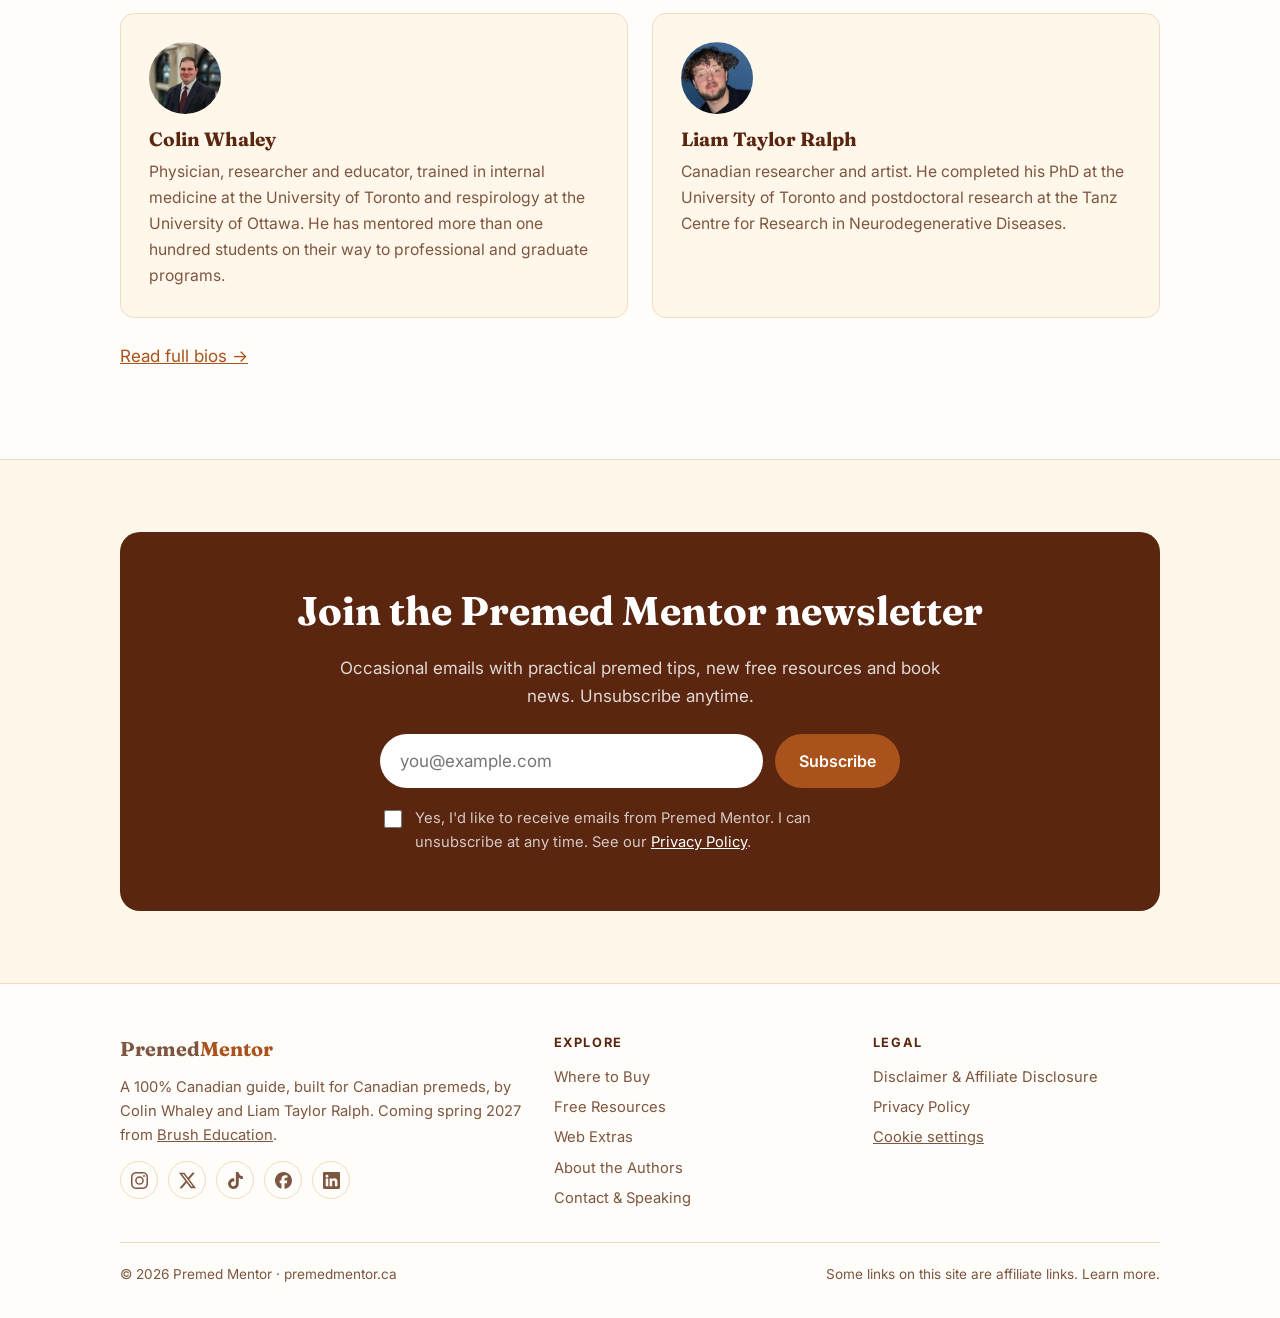
==== commit 9ae71673: "Thicker 3D book with tap-to-turn; remove card numbers" ====
--- a/index.html
+++ b/index.html
@@ -8,7 +8,7 @@
 <link rel="preconnect" href="https://fonts.googleapis.com">
 <link rel="preconnect" href="https://fonts.gstatic.com" crossorigin>
 <link href="https://fonts.googleapis.com/css2?family=Fraunces:opsz,wght@9..144,500;9..144,700&family=Inter:wght@400;500;600&display=swap" rel="stylesheet">
-<link rel="stylesheet" href="/style.css?v=202610220911">
+<link rel="stylesheet" href="/style.css?v=202610220916">
 </head>
 <body>
 <div id="site-header"></div>
@@ -31,6 +31,9 @@
       <div>
         <div class="book-wrap">
           <div class="book">
+            <span class="back" aria-hidden="true"></span>
+            <span class="spine" aria-hidden="true"></span>
+            <span class="pages" aria-hidden="true"></span>
             <img src="/cover.jpg" alt="Cover of Premed Mentor by Colin Whaley and Liam Taylor Ralph" width="640" height="960">
           </div>
         </div>
@@ -45,17 +48,14 @@
       <p class="section-lead">Much of the premed advice out there is American, or comes from people who left Canada or never applied here. But getting into a Canadian medical school works differently: provincial residency rules, school-by-school application systems, Casper, MMIs, French-language programs and a famously competitive applicant pool. Premed Mentor has a singular focus: the Canadian premed.</p>
       <div class="grid">
         <div class="card">
-          <div class="num">01</div>
           <h3>100% Canadian</h3>
           <p>Written in Canada by two authors educated and trained at Canadian universities and medical schools, for Canadian applicants.</p>
         </div>
         <div class="card">
-          <div class="num">02</div>
           <h3>Built around Canadian schools</h3>
           <p>Focused on how Canadian faculties of medicine actually select students, from applications and residency rules to interviews.</p>
         </div>
         <div class="card">
-          <div class="num">03</div>
           <h3>From first year to acceptance</h3>
           <p>Plan your degree, build meaningful experiences, and approach the MCAT, Casper, essays and interviews with a clear strategy.</p>
         </div>
@@ -173,6 +173,6 @@
 </main>
 
 <div id="site-footer"></div>
-<script src="/site.js?v=202610220911"></script>
+<script src="/site.js?v=202610220916"></script>
 </body>
 </html>
--- a/style.css
+++ b/style.css
@@ -61,14 +61,17 @@
 .page-head { padding: 64px 0 24px; }
 .page-head h1 { font-size: clamp(2.1rem, 4.5vw, 3.2rem); }
 
-/* Book cover with 3D turn on hover */
-.book-wrap { perspective: 1400px; display: flex; justify-content: center; }
-.book { position: relative; width: 100%; max-width: 330px; transform-style: preserve-3d; transform: rotateY(0deg); transition: transform .7s cubic-bezier(.2,.7,.2,1); }
-.book img { display: block; width: 100%; height: auto; border-radius: 2px 6px 6px 2px; box-shadow: 0 30px 50px -20px rgba(90,38,16,.45), 0 8px 16px -8px rgba(90,38,16,.3); }
-.book::before { content: ""; position: absolute; top: 0; bottom: 0; left: 0; width: 26px; transform-origin: left center; transform: rotateY(90deg); background: linear-gradient(90deg, #d68d3f, #f4bd6c 60%, #e5a253); border-radius: 2px 0 0 2px; }
-.book::after { content: ""; position: absolute; top: 4px; bottom: 4px; right: 0; width: 24px; transform-origin: right center; transform: rotateY(-90deg); background: repeating-linear-gradient(90deg, #fffaf0 0 2px, #ecdcc4 2px 3px); }
-.book-wrap:hover .book, .book:focus-within { transform: rotateY(-24deg); }
-@media (prefers-reduced-motion: reduce) { .book { transition: none; } .book-wrap:hover .book { transform: none; } }
+/* Book cover: a 3D book (front, spine, page edges, back) that turns on hover, or on tap on touch screens */
+.book-wrap { --w: min(300px, 74vw); --t: 56px; perspective: 1600px; display: flex; justify-content: center; padding: 10px 0 20px; cursor: pointer; -webkit-tap-highlight-color: transparent; }
+.book { position: relative; width: var(--w); height: calc(var(--w) * 1.5); transform-style: preserve-3d; transform: rotateY(0deg); transition: transform .8s cubic-bezier(.2,.7,.2,1); }
+.book > * { position: absolute; }
+.book img { inset: 0; width: 100%; height: 100%; border-radius: 2px 5px 5px 2px; transform: translateZ(calc(var(--t) / 2)); }
+.book .back { inset: 0; background: #e6a457; border-radius: 2px 5px 5px 2px; transform: translateZ(calc(var(--t) / -2)); box-shadow: 0 30px 50px -18px rgba(90,38,16,.55); }
+.book .spine { top: 0; left: calc(var(--t) / -2); width: var(--t); height: 100%; transform: rotateY(-90deg); background: linear-gradient(90deg, #c97a2f, #f0b764 45%, #d8913f); }
+.book .pages { top: 4px; left: calc(var(--w) - var(--t) / 2 - 3px); width: calc(var(--t) - 2px); height: calc(100% - 8px); transform: rotateY(90deg); background: repeating-linear-gradient(90deg, #fffaf0 0 2px, #eadcc6 2px 3px); }
+.book-wrap:hover .book, .book-wrap.turned .book { transform: rotateY(-38deg); }
+@media (hover: none) { .book-wrap:hover .book { transform: rotateY(0deg); } .book-wrap.turned .book { transform: rotateY(-38deg); } }
+@media (prefers-reduced-motion: reduce) { .book { transition: none; } }
 
 /* Sections */
 section { padding: 72px 0; }
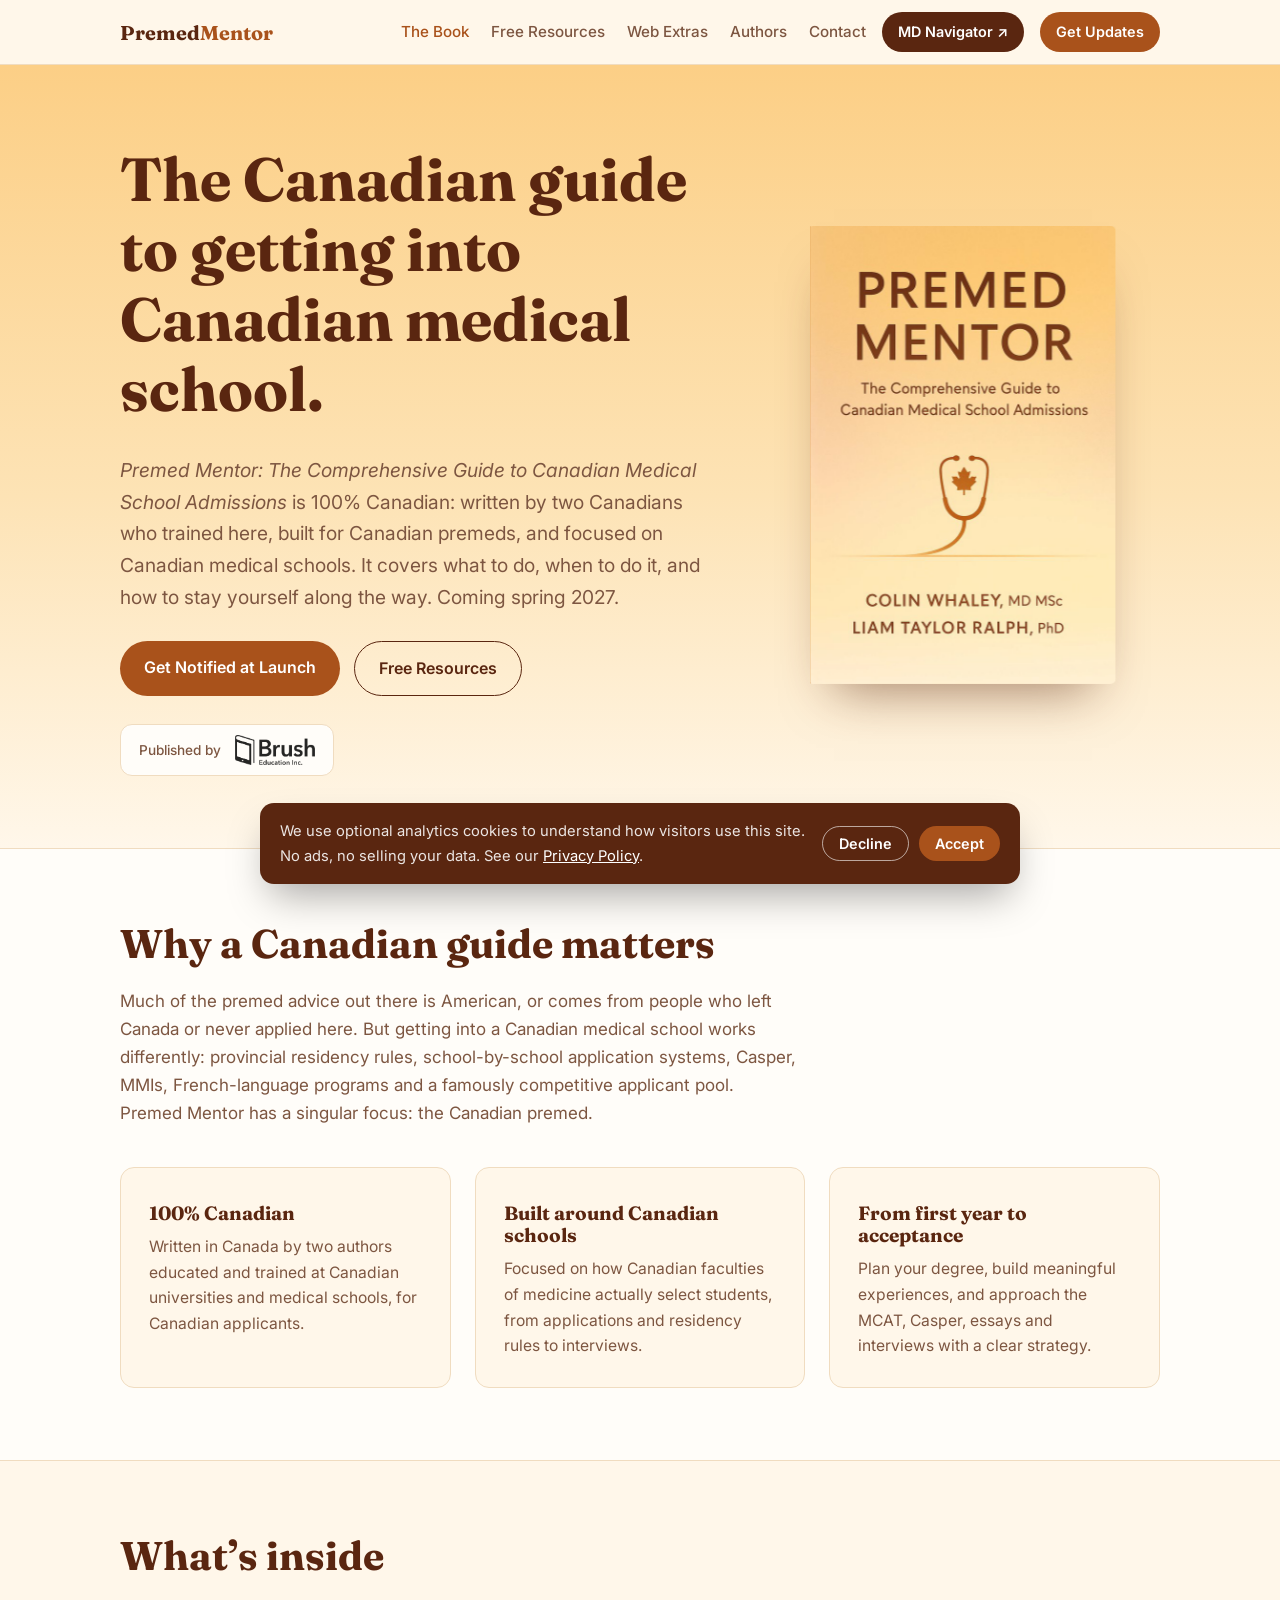
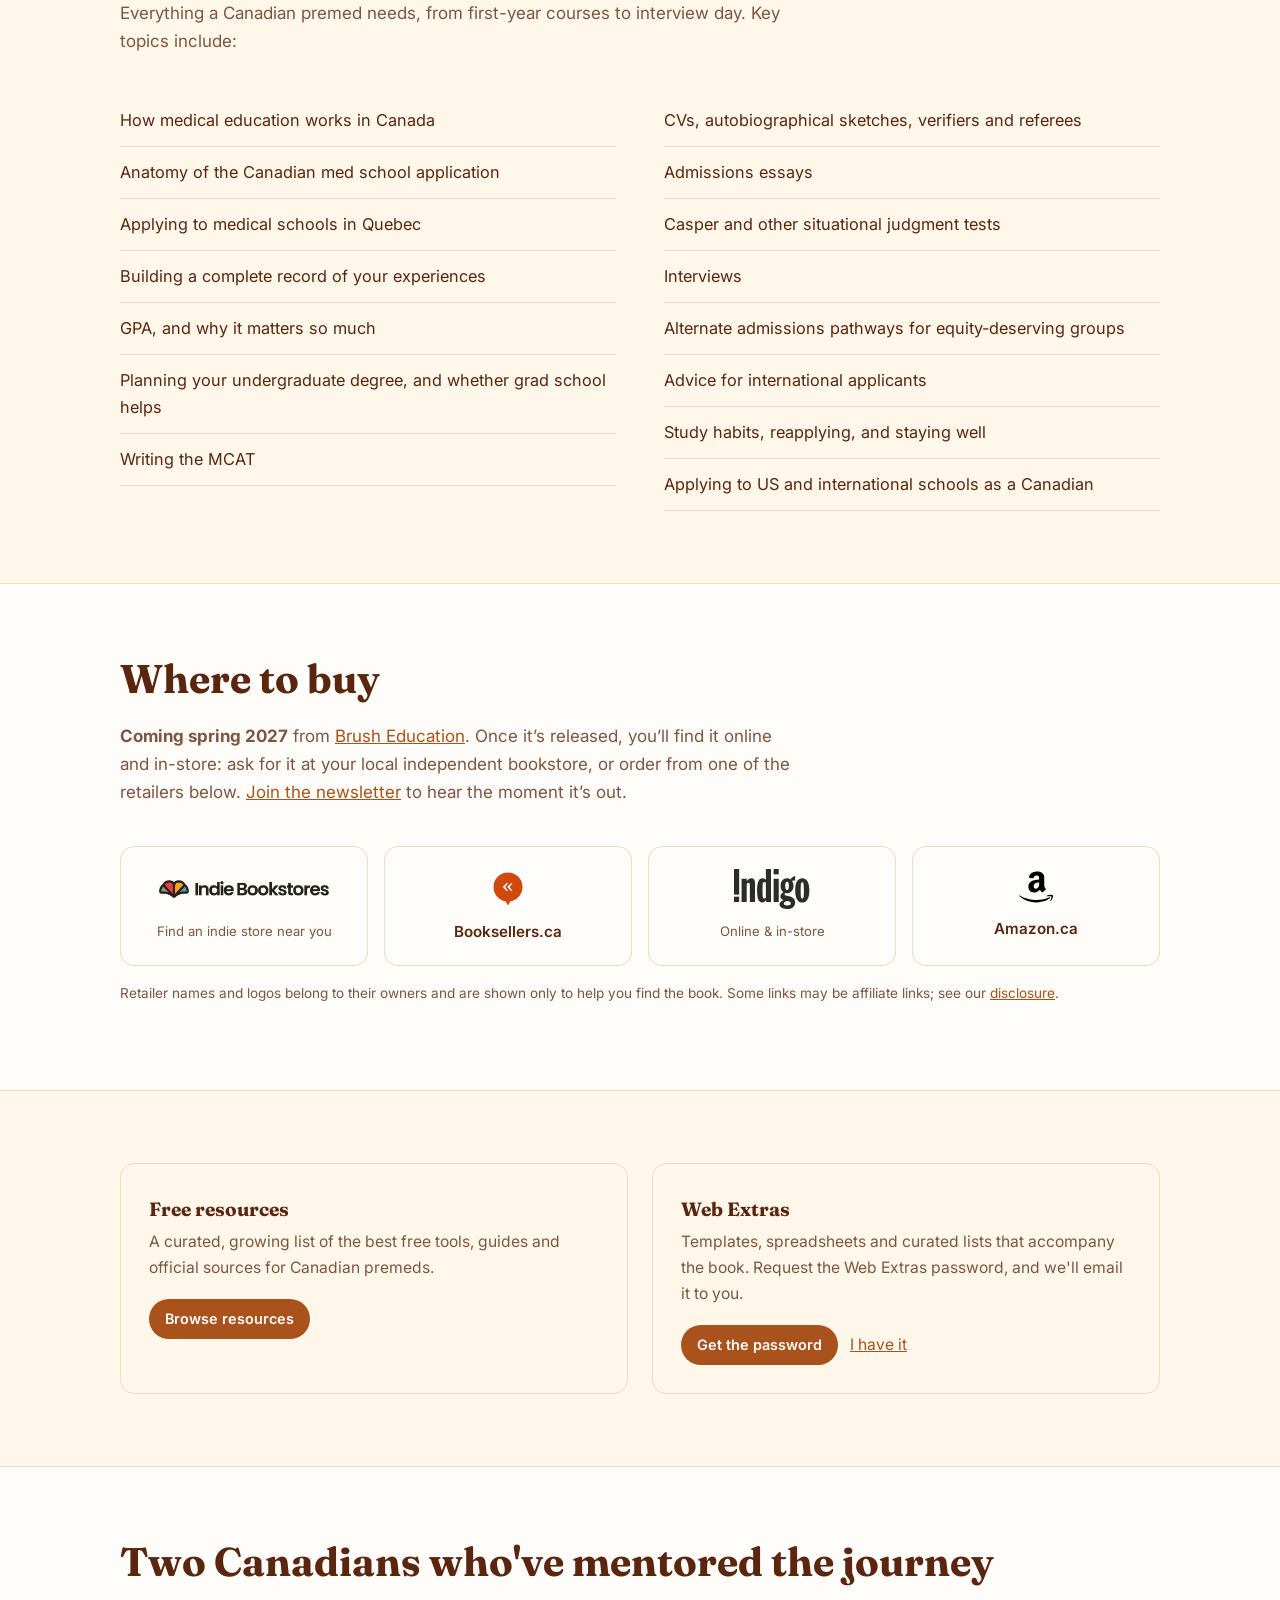
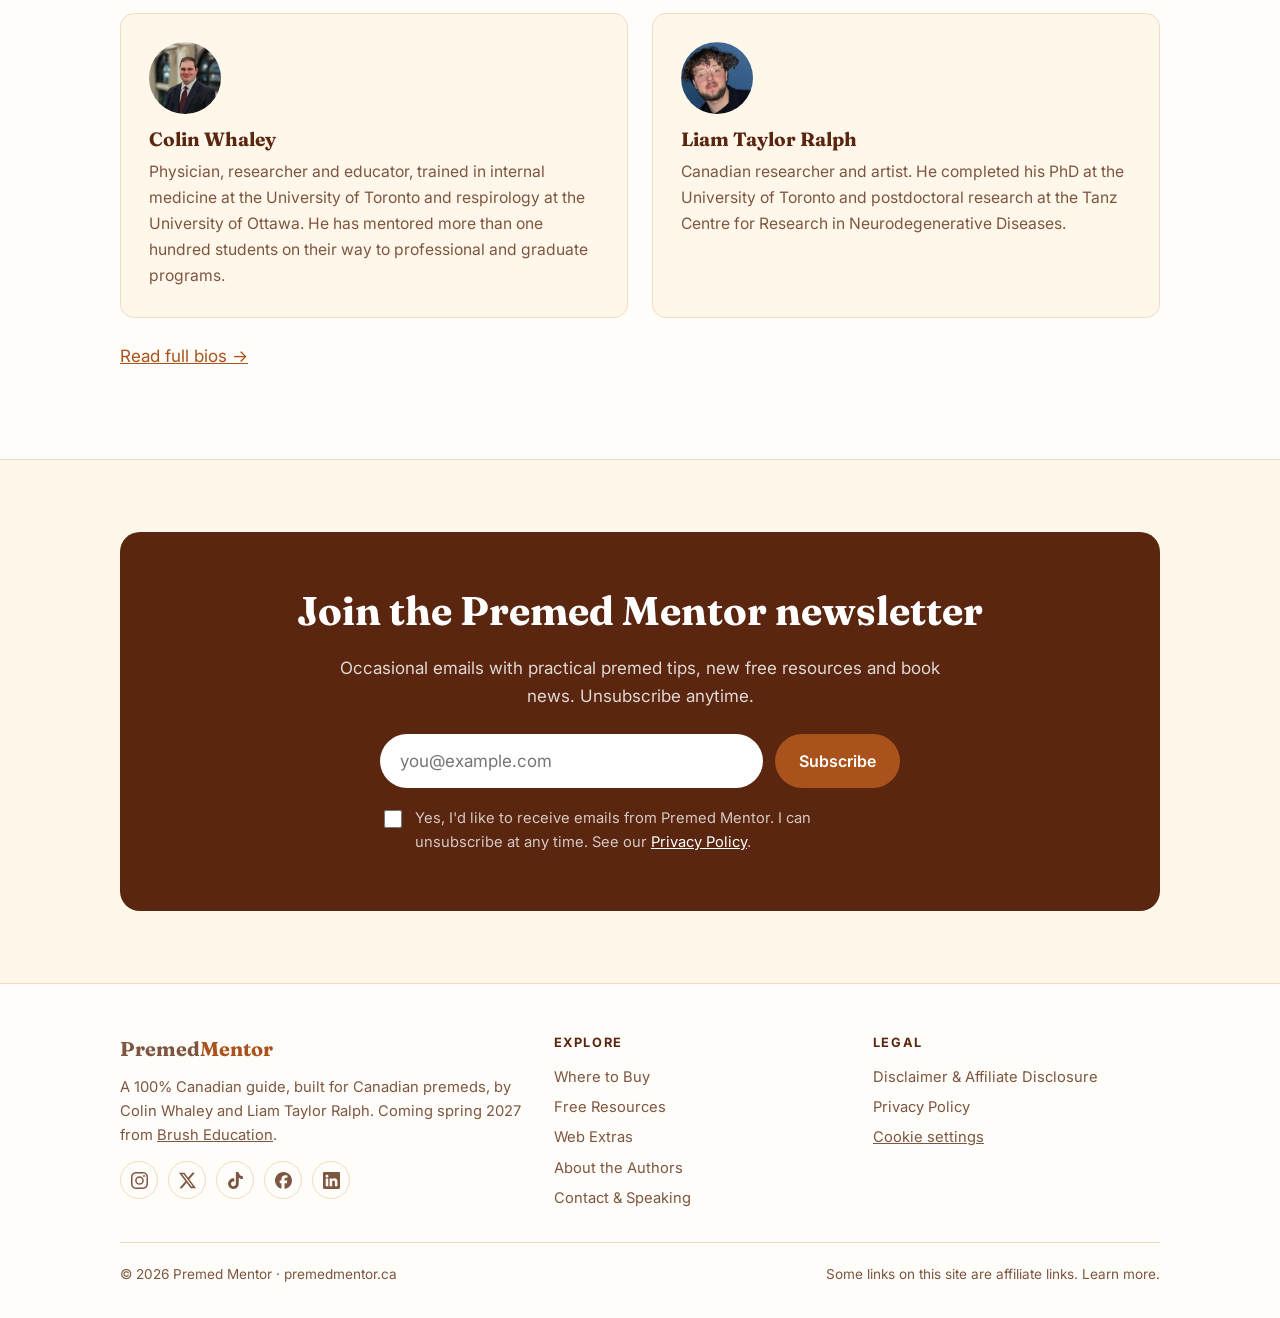
==== commit 07f71d70: "Get Updates as far-right callout button; compact header under 1000px" ====
--- a/index.html
+++ b/index.html
@@ -8,7 +8,7 @@
 <link rel="preconnect" href="https://fonts.googleapis.com">
 <link rel="preconnect" href="https://fonts.gstatic.com" crossorigin>
 <link href="https://fonts.googleapis.com/css2?family=Fraunces:opsz,wght@9..144,500;9..144,700&family=Inter:wght@400;500;600&display=swap" rel="stylesheet">
-<link rel="stylesheet" href="/style.css?v=202610220916">
+<link rel="stylesheet" href="/style.css?v=202610220917">
 </head>
 <body>
 <div id="site-header"></div>
@@ -173,6 +173,6 @@
 </main>
 
 <div id="site-footer"></div>
-<script src="/site.js?v=202610220916"></script>
+<script src="/site.js?v=202610220917"></script>
 </body>
 </html>
--- a/style.css
+++ b/style.css
@@ -32,9 +32,11 @@
 .brand { font-family: Fraunces, serif; font-weight: 700; font-size: 1.25rem; color: var(--ink); text-decoration: none; white-space: nowrap; }
 .brand span { color: var(--accent); }
 nav.links { display: flex; align-items: center; gap: 22px; margin-left: auto; }
-nav.links a { color: var(--ink-soft); text-decoration: none; font-weight: 500; font-size: .95rem; }
+nav.links a { color: var(--ink-soft); text-decoration: none; font-weight: 500; font-size: .95rem; white-space: nowrap; }
 nav.links a:hover, nav.links a[aria-current="page"] { color: var(--accent); }
 .nav-callout.btn { background: var(--ink); color: #fff; white-space: nowrap; flex: none; }
+.nav-updates.btn { color: #fff; white-space: nowrap; flex: none; }
+nav.links a.menu-only { display: none; }
 .nav-callout.btn:hover { background: #3f1909; }
 .sr-only { position: absolute; width: 1px; height: 1px; overflow: hidden; clip: rect(0 0 0 0); white-space: nowrap; }
 .menu-btn { display: none; background: none; border: 1px solid var(--line); border-radius: 8px; padding: 6px 8px; font: inherit; color: var(--ink); cursor: pointer; line-height: 0; }
@@ -89,6 +91,15 @@
 /* Key topics */
 .topics { columns: 2; column-gap: 48px; margin: 0; padding: 0; list-style: none; }
 .topics li { break-inside: avoid; padding: 12px 0; border-bottom: 1px solid var(--line); font-size: 1.02rem; }
+@media (max-width: 1000px) {
+  .menu-btn { display: inline-block; }
+  .nav-callout { margin-left: auto; padding: 7px 12px; font-size: .85rem; }
+  .nav-updates { padding: 7px 12px; font-size: .85rem; }
+  header.nav .wrap { gap: 10px; }
+  .brand { font-size: 1.1rem; }
+  nav.links { display: none; position: absolute; top: 64px; left: 0; right: 0; background: var(--paper); border-bottom: 1px solid var(--line); flex-direction: column; align-items: flex-start; padding: 16px 20px; gap: 14px; }
+  nav.links.open { display: flex; }
+}
 @media (max-width: 860px) { .topics { columns: 1; } }
 
 /* Store buttons */
@@ -189,15 +200,13 @@
   .hero .wrap, .grid, .grid.two, .res-list, footer.site .cols { grid-template-columns: 1fr; }
   .stores { grid-template-columns: repeat(2, 1fr); }
   .hero { padding: 48px 0; }
-  .menu-btn { display: inline-block; }
-  .nav-callout { margin-left: auto; padding: 7px 12px; font-size: .85rem; }
-  header.nav .wrap { gap: 10px; }
-  .brand { font-size: 1.1rem; }
-  nav.links { display: none; position: absolute; top: 64px; left: 0; right: 0; background: var(--paper); border-bottom: 1px solid var(--line); flex-direction: column; align-items: flex-start; padding: 16px 20px; gap: 14px; }
-  nav.links.open { display: flex; }
   .author-card { grid-template-columns: 1fr; }
   .signup, .form-card { padding: 32px 20px; }
   .form .row { grid-template-columns: 1fr; }
   .cookie { flex-direction: column; align-items: stretch; }
 }
+@media (max-width: 480px) {
+  .nav-updates { display: none; }
+  nav.links.open a.menu-only { display: block; }
+}
 @media (max-width: 420px) { .stores { grid-template-columns: 1fr; } }
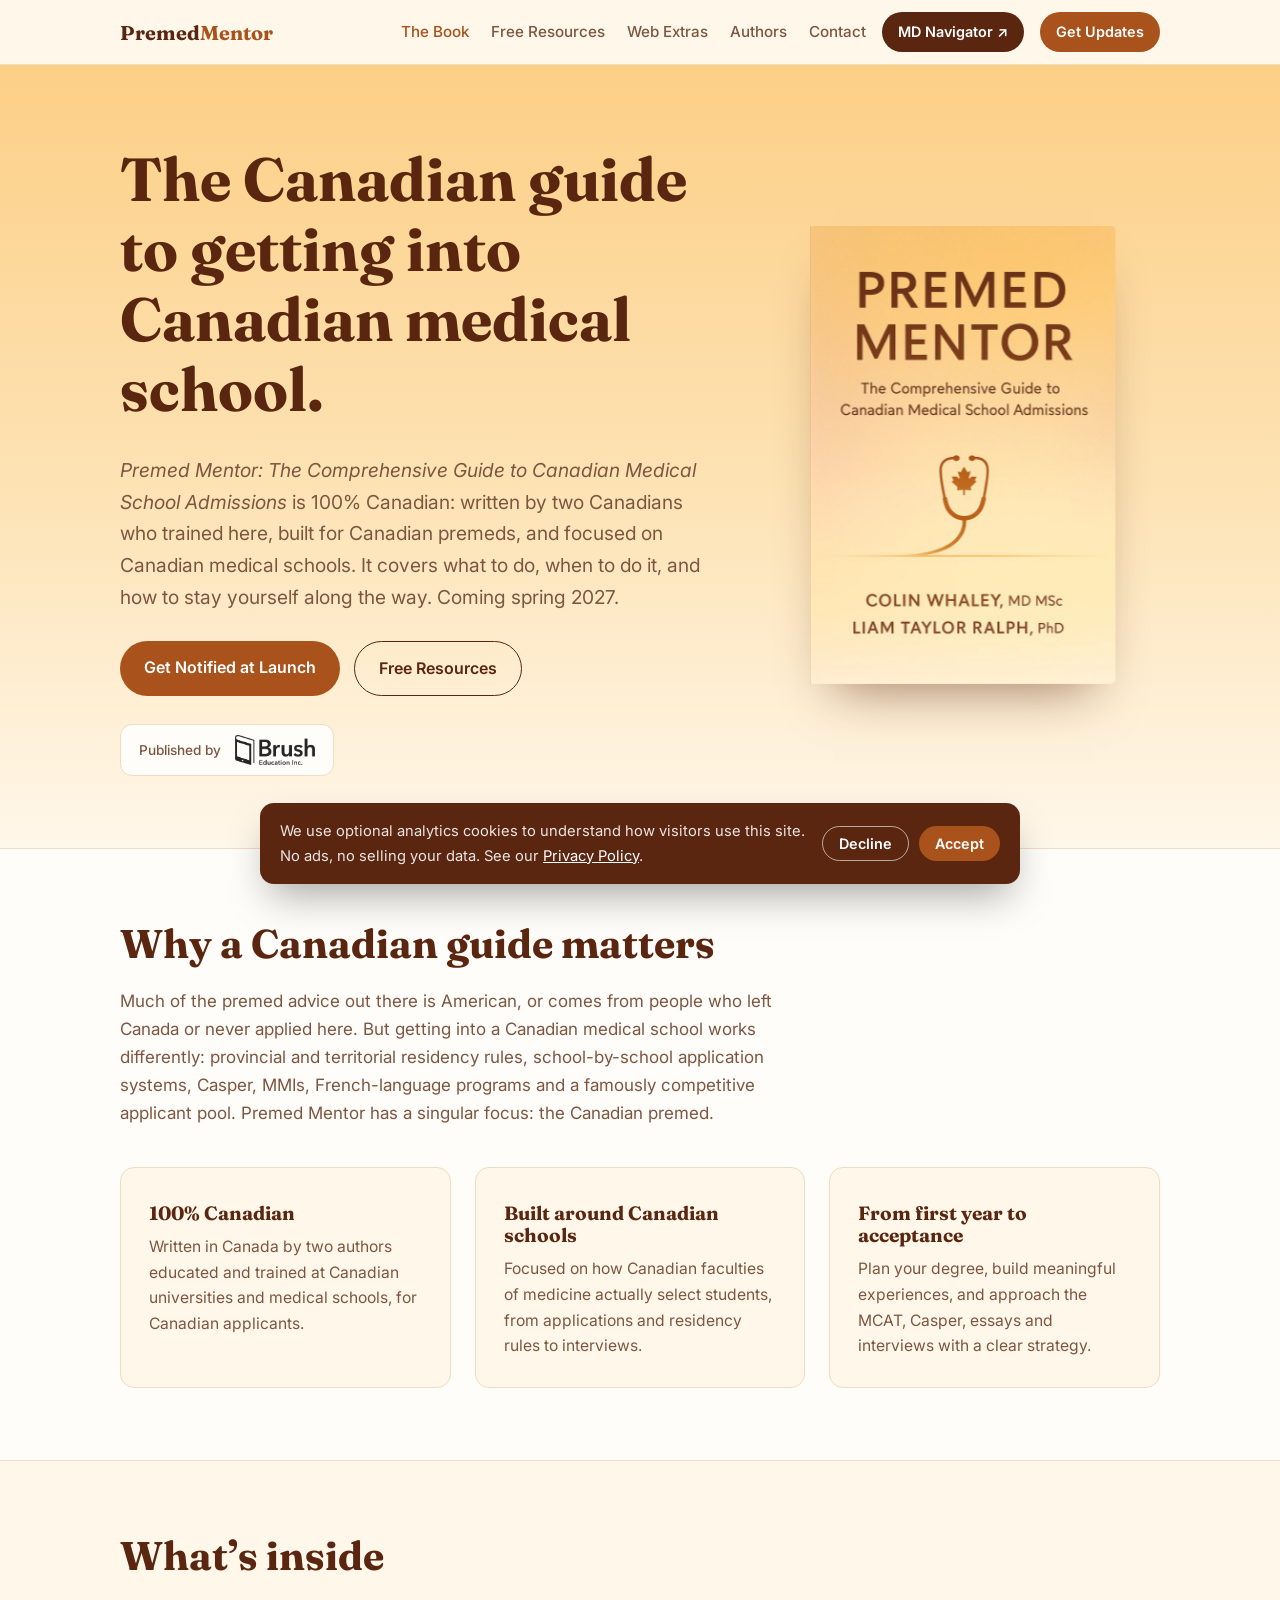
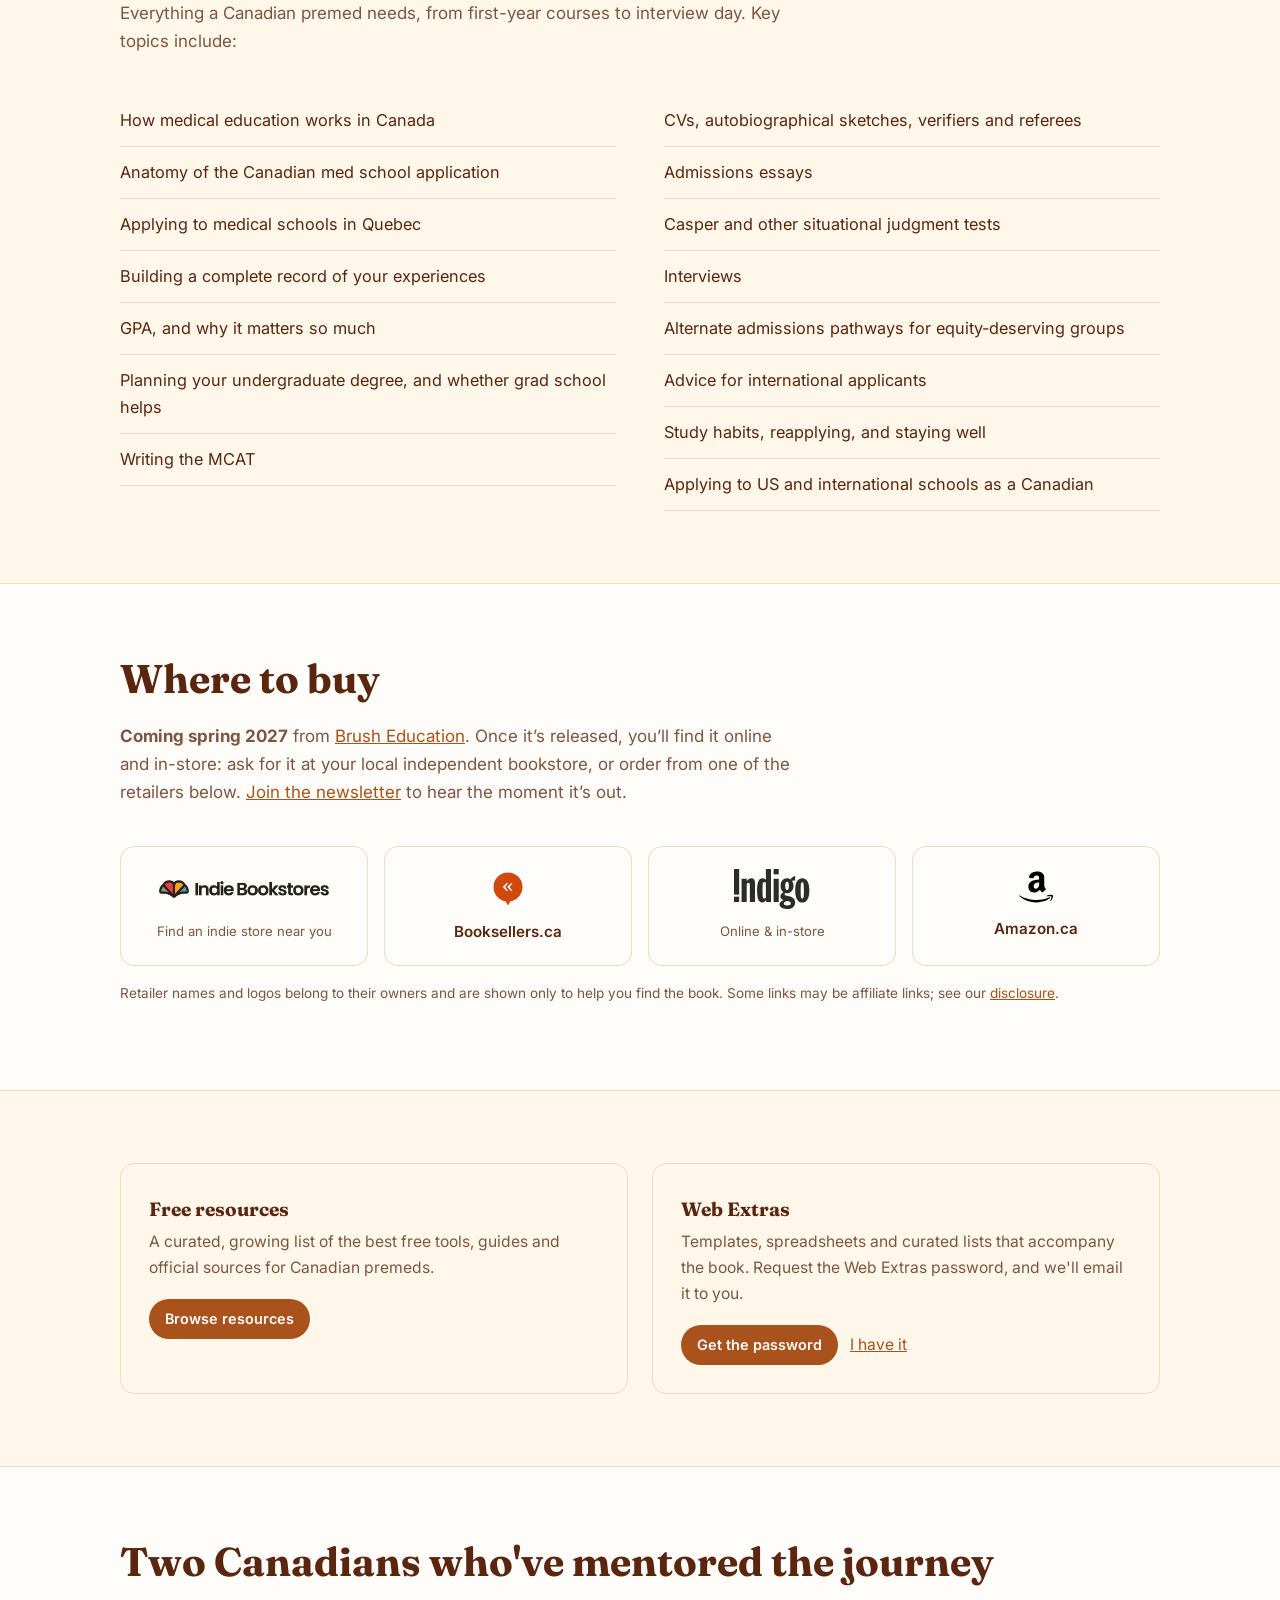
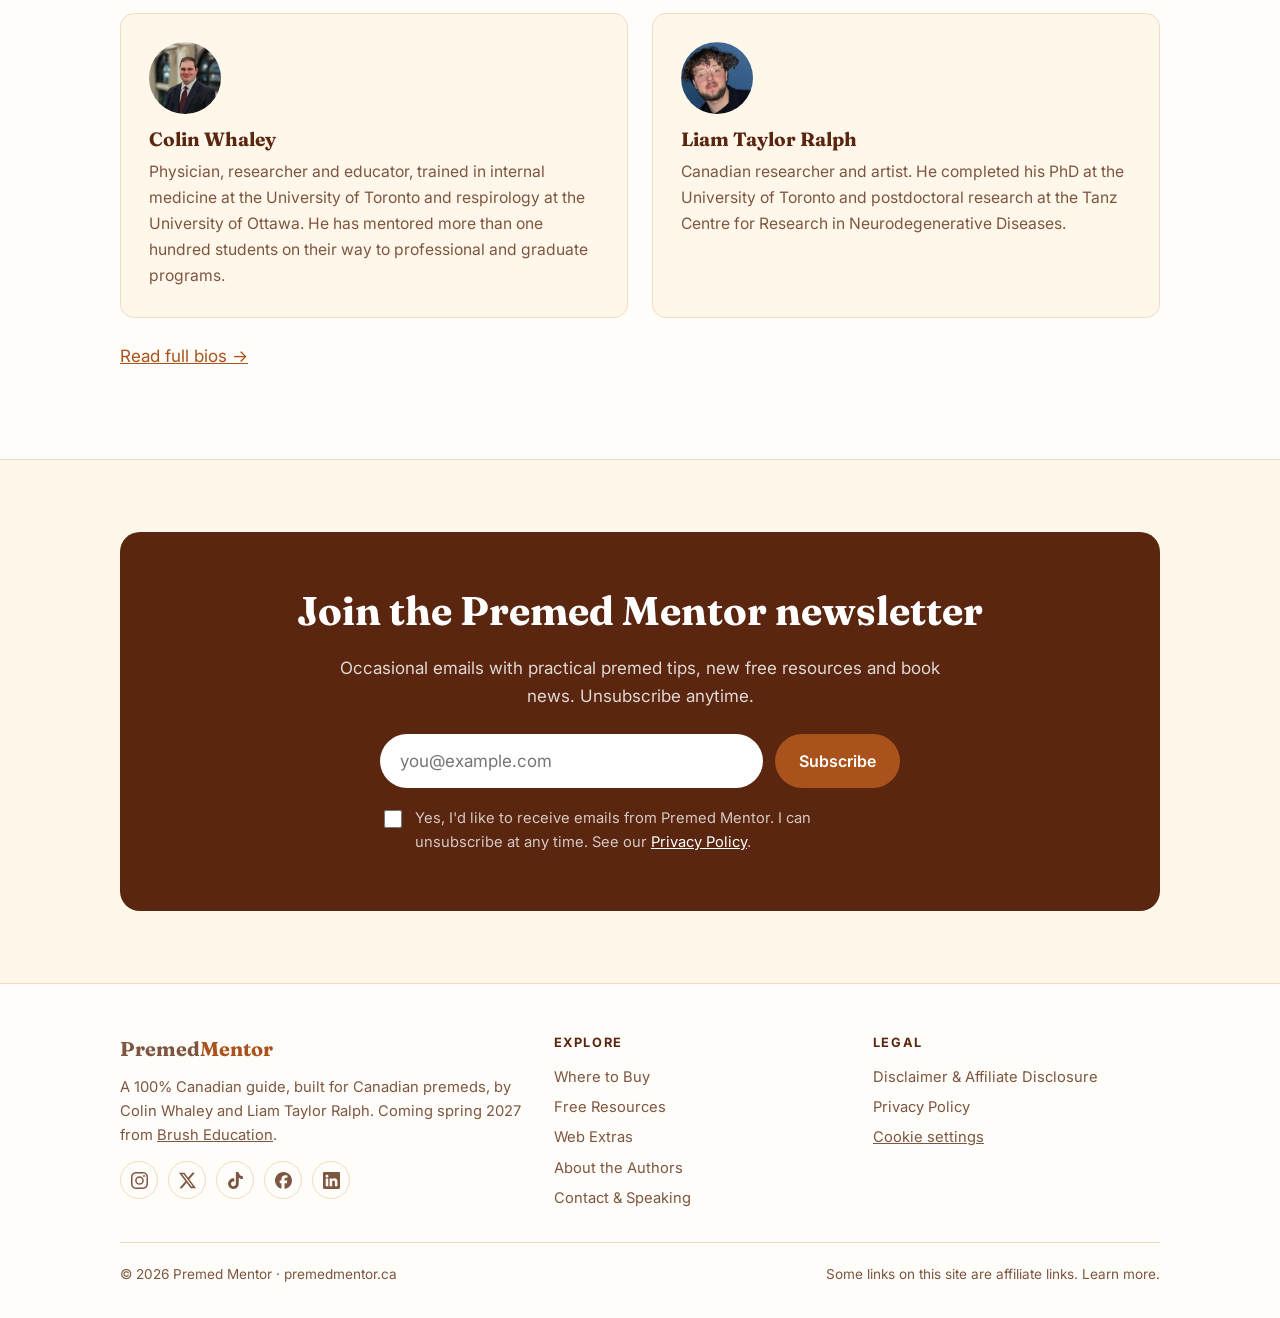
==== commit 518e744c: "Provincial and territorial residency wording" ====
--- a/index.html
+++ b/index.html
@@ -45,7 +45,7 @@
   <section id="about" class="alt">
     <div class="wrap">
       <h2>Why a Canadian guide matters</h2>
-      <p class="section-lead">Much of the premed advice out there is American, or comes from people who left Canada or never applied here. But getting into a Canadian medical school works differently: provincial residency rules, school-by-school application systems, Casper, MMIs, French-language programs and a famously competitive applicant pool. Premed Mentor has a singular focus: the Canadian premed.</p>
+      <p class="section-lead">Much of the premed advice out there is American, or comes from people who left Canada or never applied here. But getting into a Canadian medical school works differently: provincial and territorial residency rules, school-by-school application systems, Casper, MMIs, French-language programs and a famously competitive applicant pool. Premed Mentor has a singular focus: the Canadian premed.</p>
       <div class="grid">
         <div class="card">
           <h3>100% Canadian</h3>
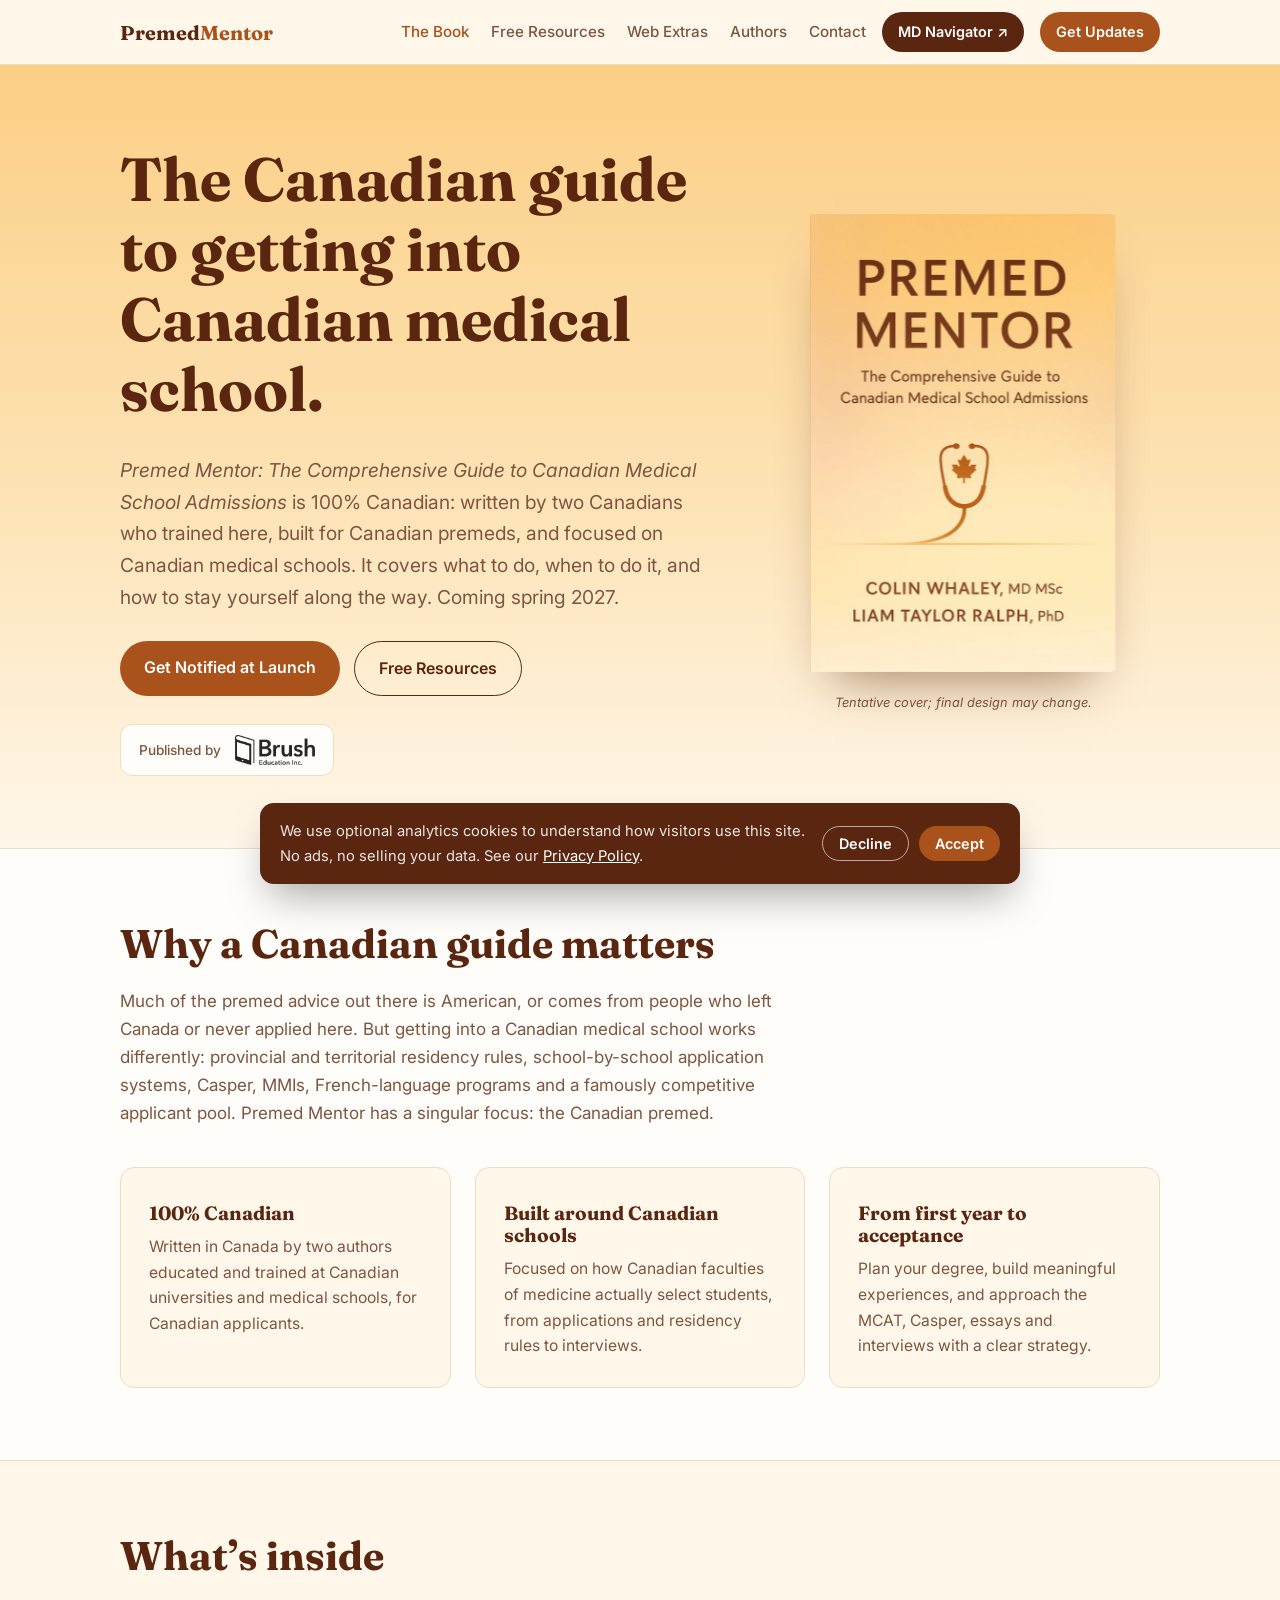
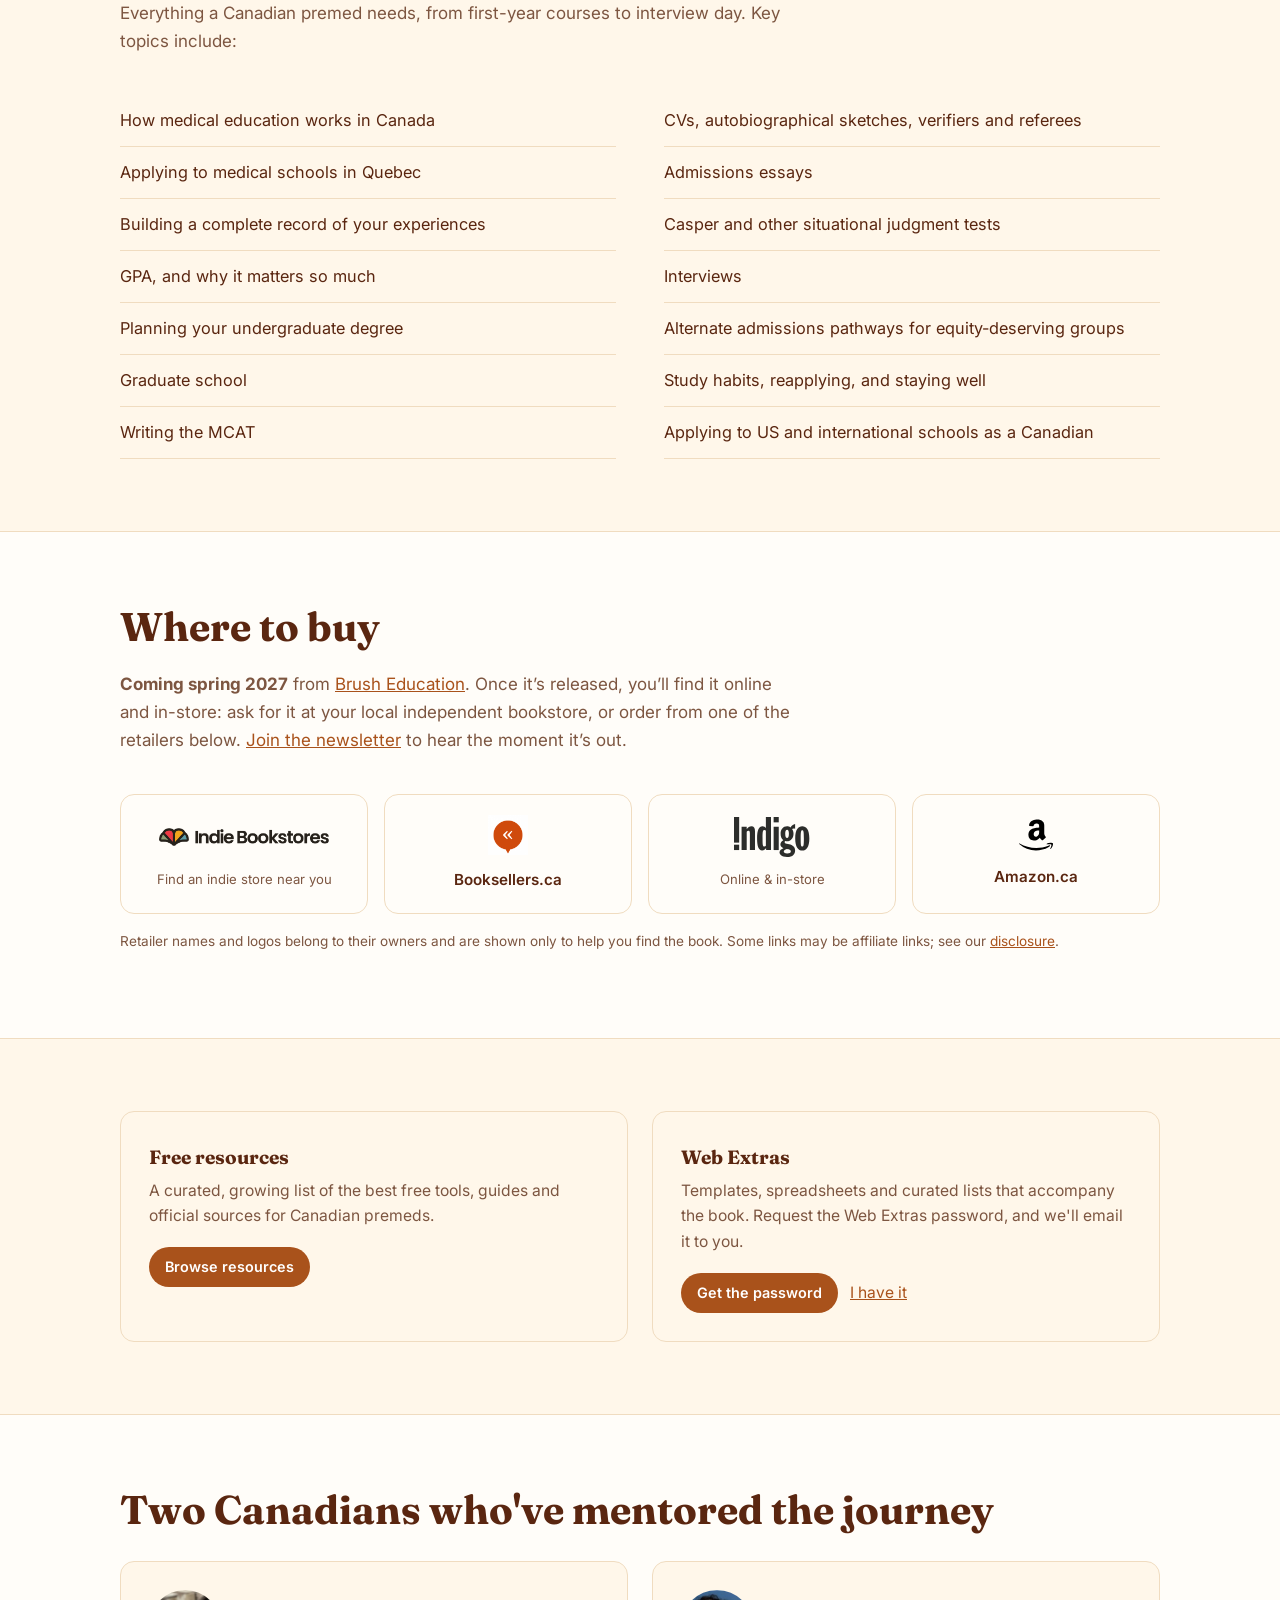
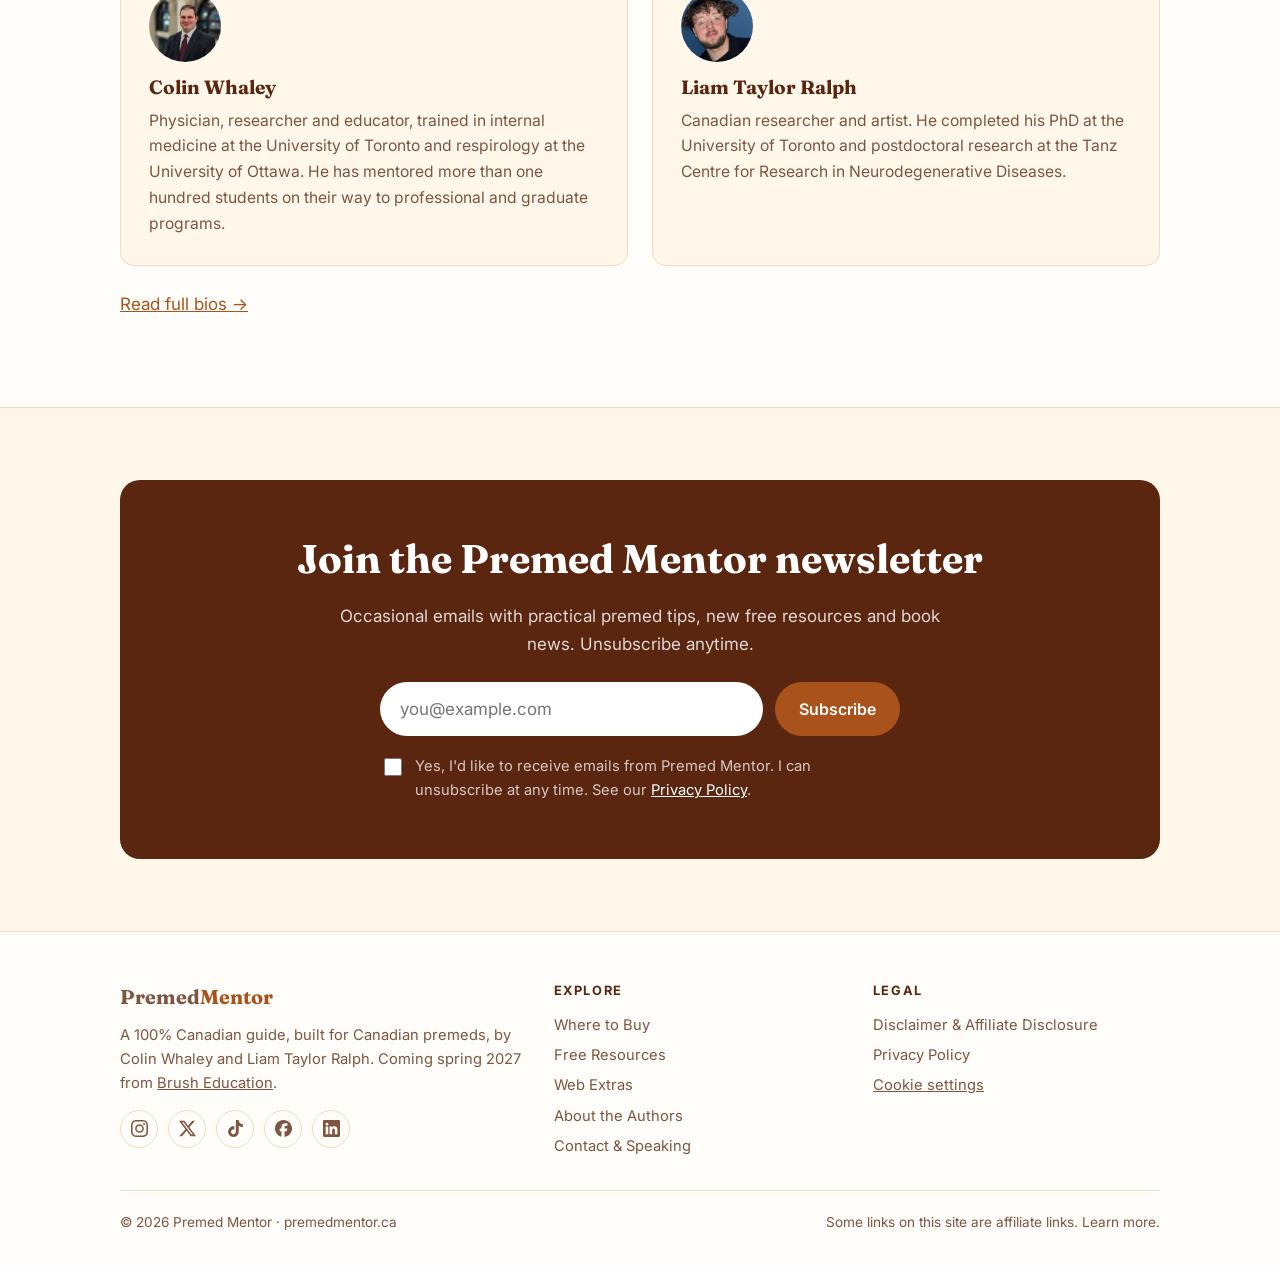
==== commit 7e532ac4: "Balance key topics (7/7); add tentative cover note" ====
--- a/index.html
+++ b/index.html
@@ -8,7 +8,7 @@
 <link rel="preconnect" href="https://fonts.googleapis.com">
 <link rel="preconnect" href="https://fonts.gstatic.com" crossorigin>
 <link href="https://fonts.googleapis.com/css2?family=Fraunces:opsz,wght@9..144,500;9..144,700&family=Inter:wght@400;500;600&display=swap" rel="stylesheet">
-<link rel="stylesheet" href="/style.css?v=202610220917">
+<link rel="stylesheet" href="/style.css?v=202610220925">
 </head>
 <body>
 <div id="site-header"></div>
@@ -37,6 +37,7 @@
             <img src="/cover.jpg" alt="Cover of Premed Mentor by Colin Whaley and Liam Taylor Ralph" width="640" height="960">
           </div>
         </div>
+        <p class="cover-note">Tentative cover; final design may change.</p>
       </div>
       </div>
     </div>
@@ -69,18 +70,17 @@
       <p class="section-lead">Everything a Canadian premed needs, from first-year courses to interview day. Key topics include:</p>
       <ul class="topics">
         <li>How medical education works in Canada</li>
-        <li>Anatomy of the Canadian med school application</li>
         <li>Applying to medical schools in Quebec</li>
         <li>Building a complete record of your experiences</li>
         <li>GPA, and why it matters so much</li>
-        <li>Planning your undergraduate degree, and whether grad school helps</li>
+        <li>Planning your undergraduate degree</li>
+        <li>Graduate school</li>
         <li>Writing the MCAT</li>
         <li>CVs, autobiographical sketches, verifiers and referees</li>
         <li>Admissions essays</li>
         <li>Casper and other situational judgment tests</li>
         <li>Interviews</li>
         <li>Alternate admissions pathways for equity-deserving groups</li>
-        <li>Advice for international applicants</li>
         <li>Study habits, reapplying, and staying well</li>
         <li>Applying to US and international schools as a Canadian</li>
       </ul>
@@ -173,6 +173,6 @@
 </main>
 
 <div id="site-footer"></div>
-<script src="/site.js?v=202610220917"></script>
+<script src="/site.js?v=202610220925"></script>
 </body>
 </html>
--- a/style.css
+++ b/style.css
@@ -88,6 +88,8 @@
 .card h3 { font-size: 1.2rem; margin-top: 6px; }
 .card p { margin: 0; color: var(--ink-soft); font-size: .98rem; }
 
+.cover-note { text-align: center; color: var(--ink-soft); font-size: .8rem; font-style: italic; margin: 4px 0 0; }
+
 /* Key topics */
 .topics { columns: 2; column-gap: 48px; margin: 0; padding: 0; list-style: none; }
 .topics li { break-inside: avoid; padding: 12px 0; border-bottom: 1px solid var(--line); font-size: 1.02rem; }
